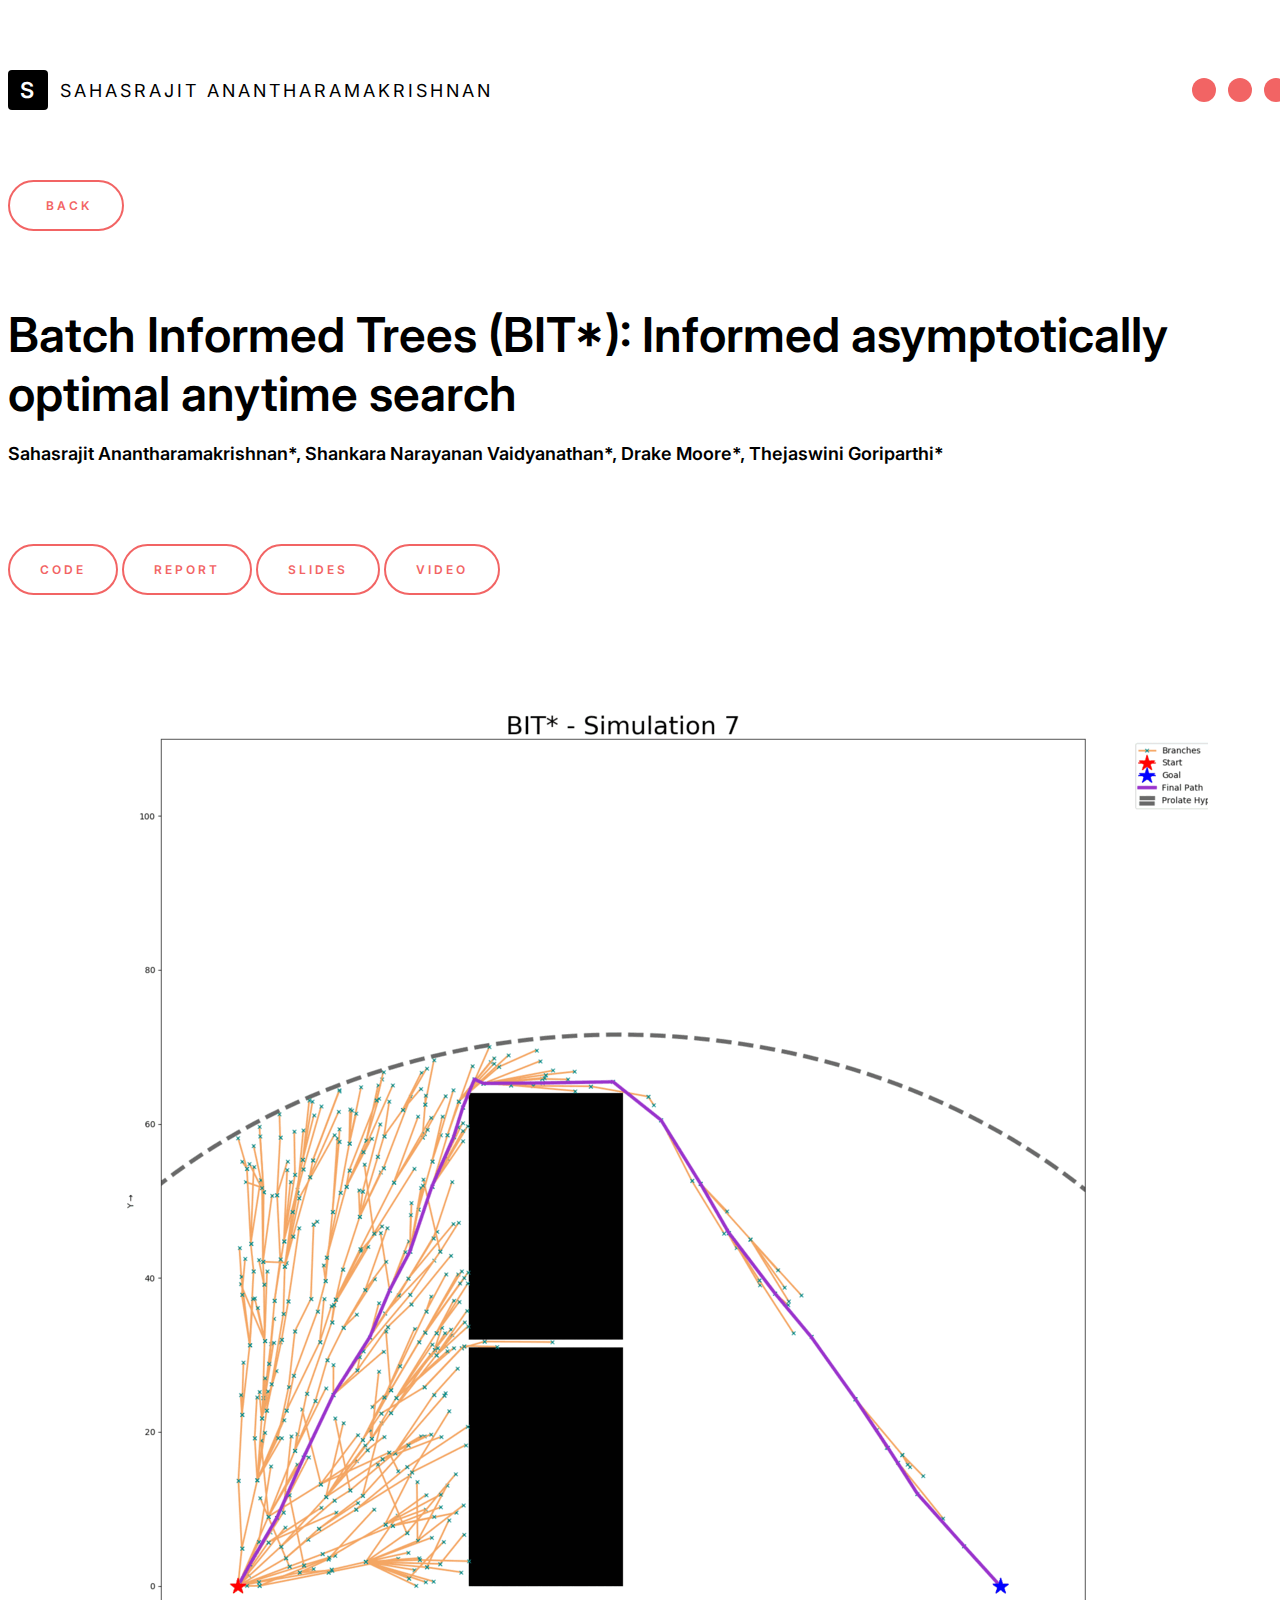
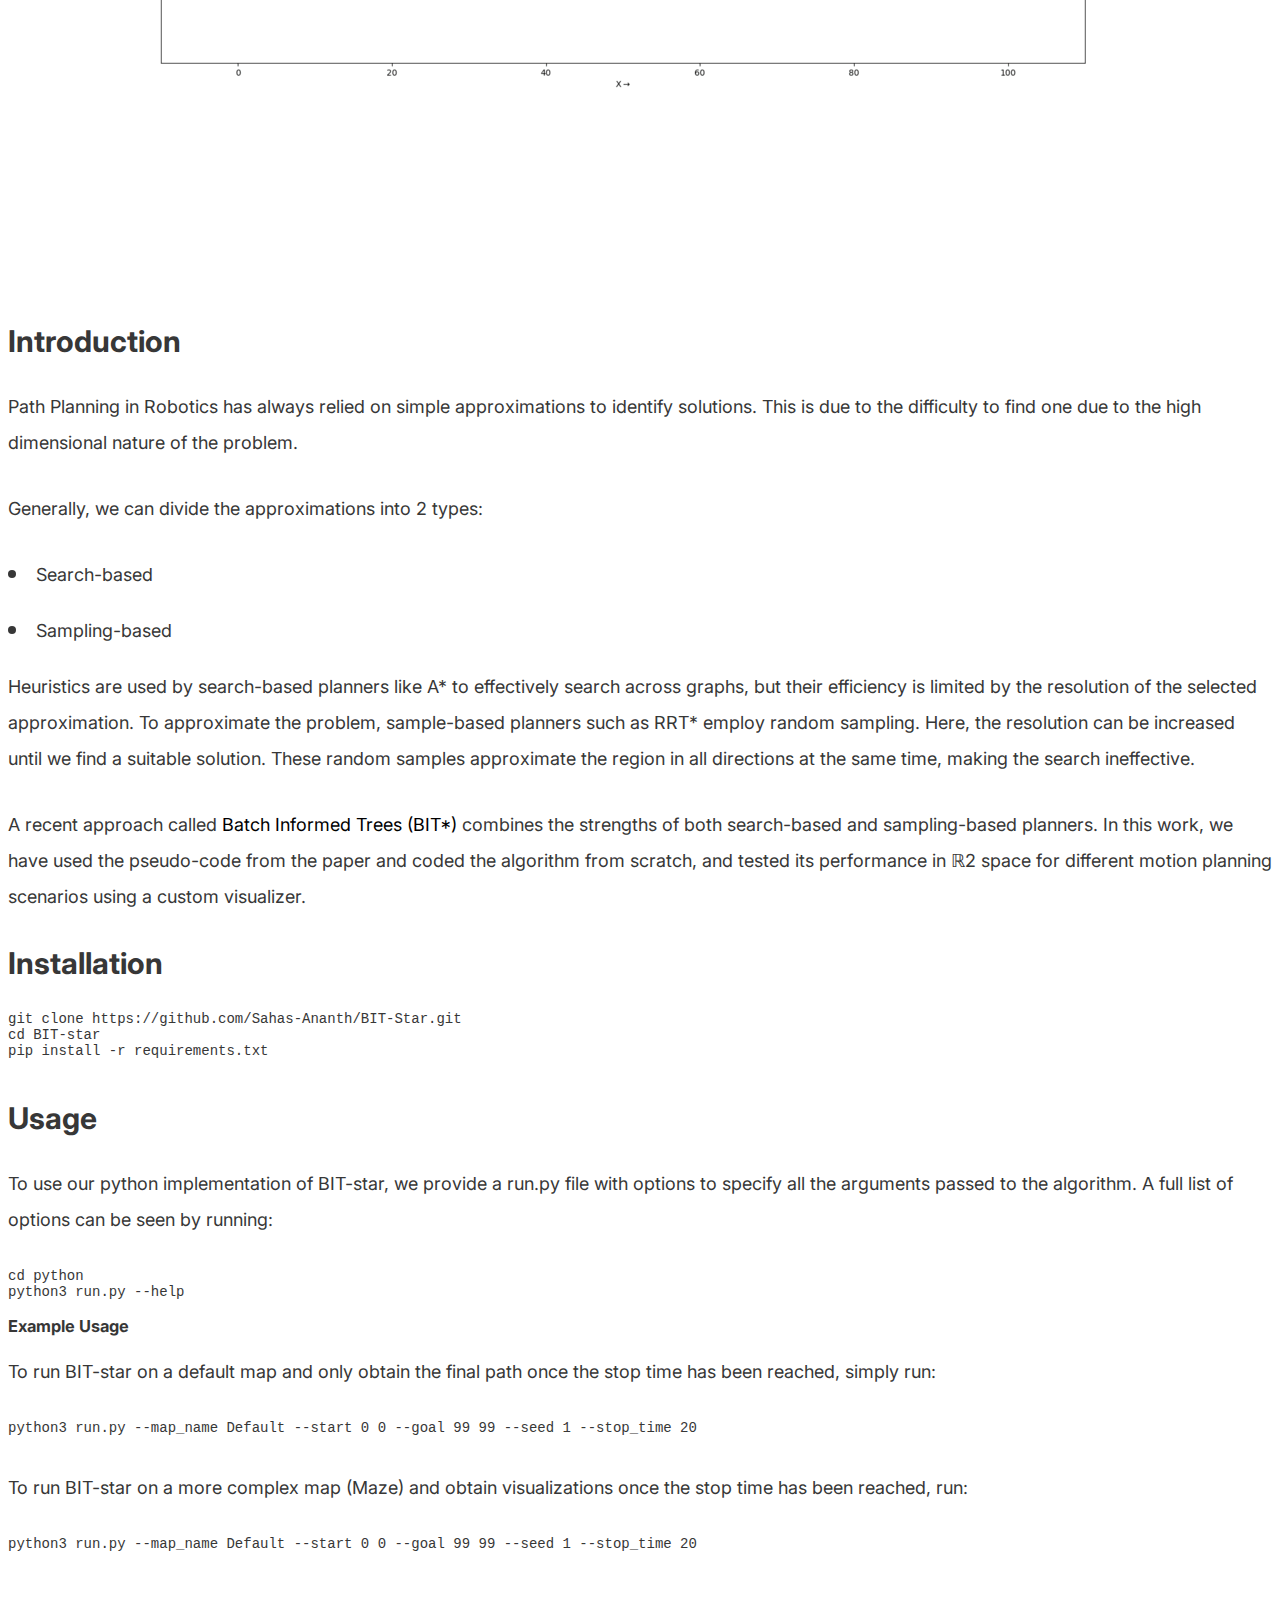
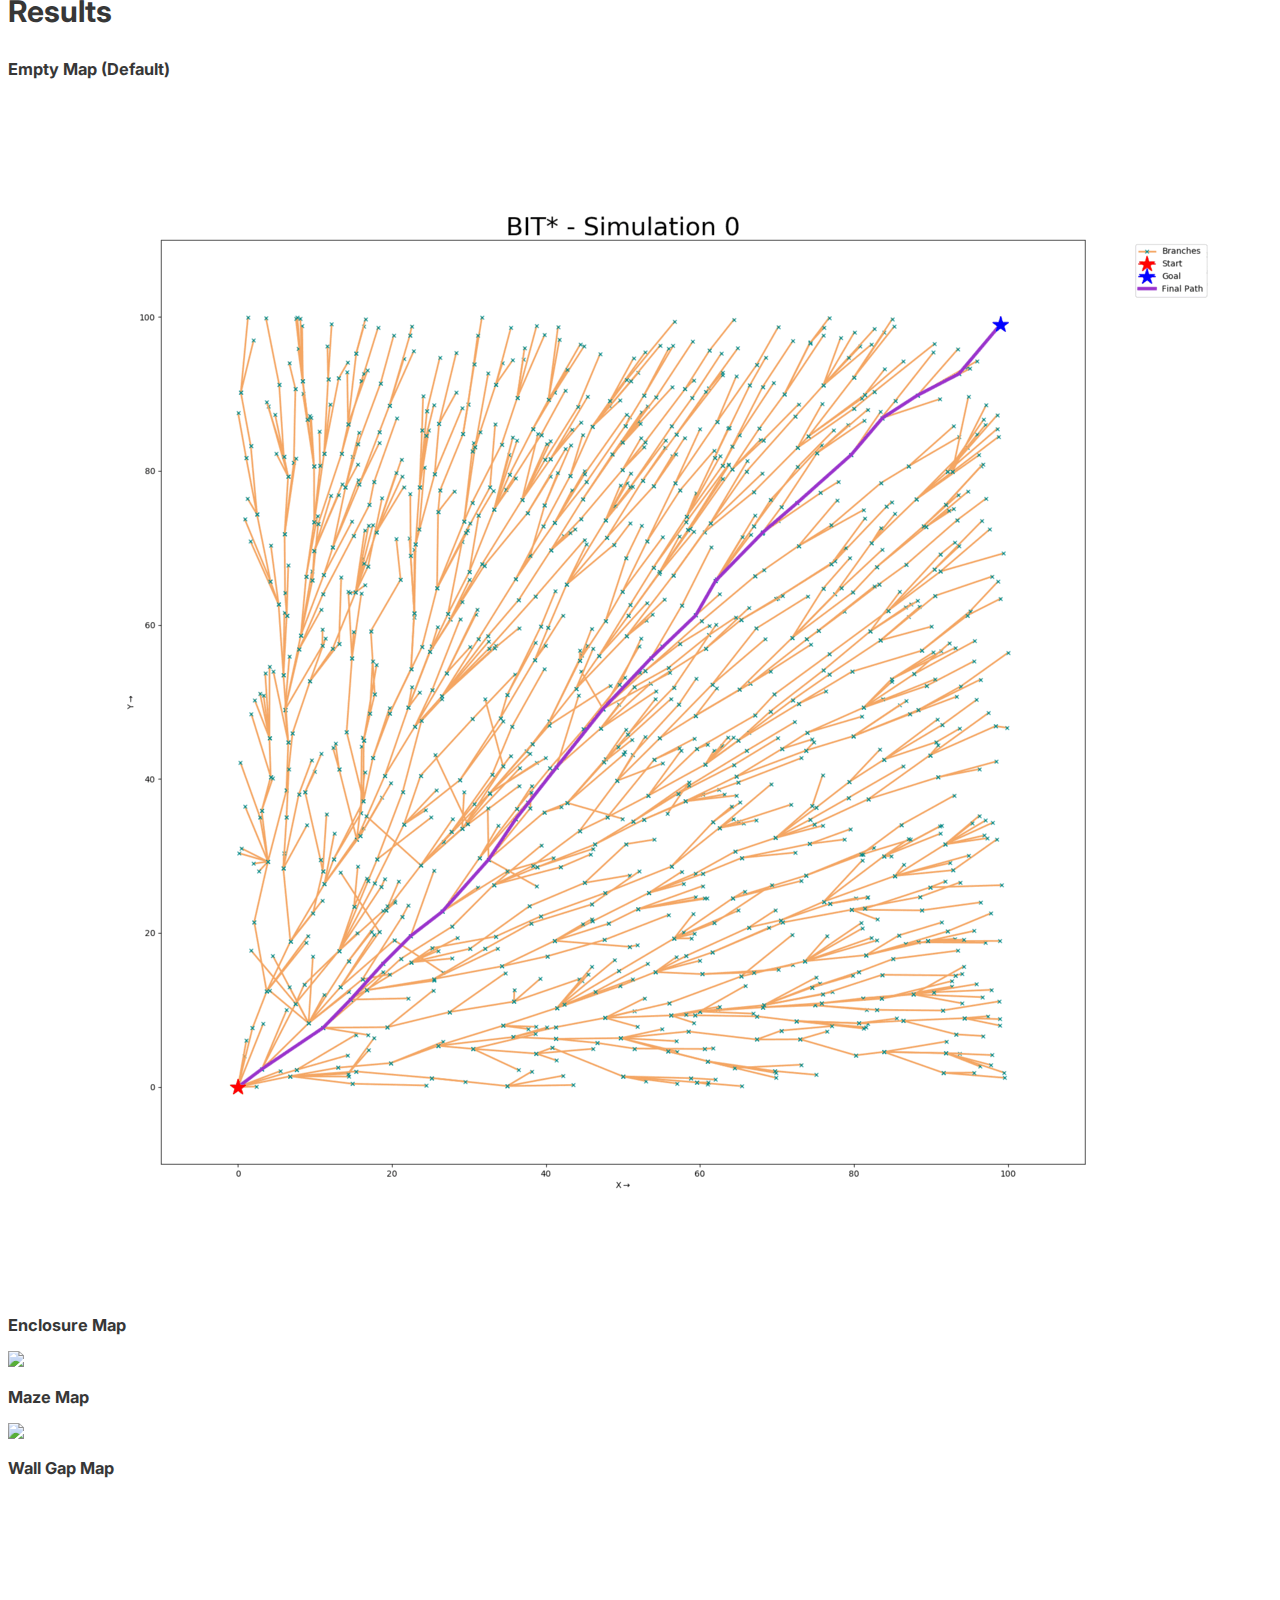
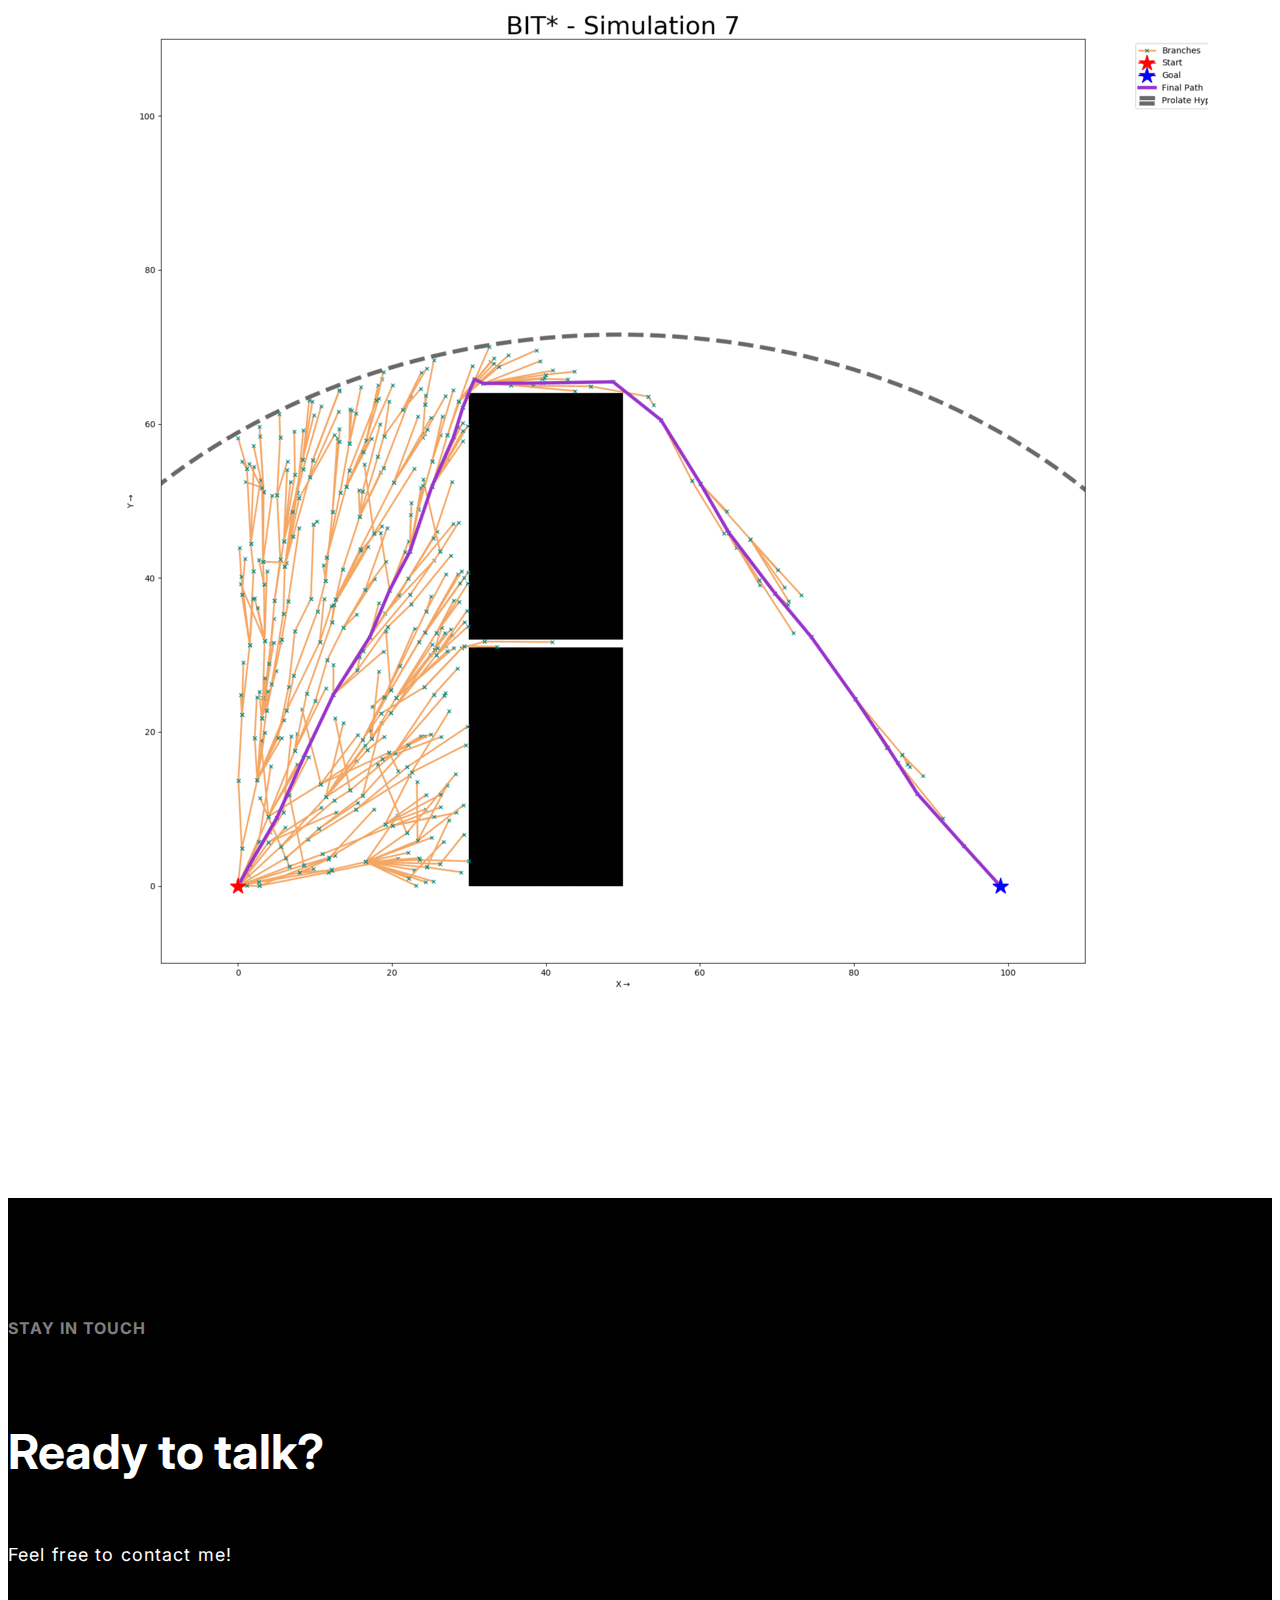
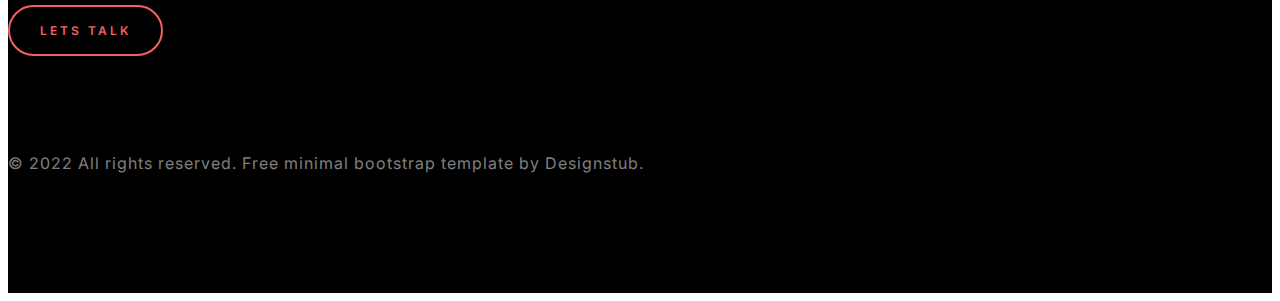
==== projects/BIT_star.html @ db870cce "Revamped Website. Minor TODOs left." ====
<!doctype html>
<html lang="en">
  <head>
    <!-- Required meta tags -->
    <meta charset="utf-8" />
    <meta name="viewport" content="width=device-width, initial-scale=1" />
    <!-- Google Fots -->
    <link rel="preconnect" href="https://fonts.googleapis.com" />
    <link rel="preconnect" href="https://fonts.gstatic.com" crossorigin />
    <link
      href="https://fonts.googleapis.com/css2?family=Inter:wght@100;200;300;400;500;600;700;800;900&display=swap"
      rel="stylesheet"
    />
    <!-- Remixicon Icon -->
    <link
      href="https://cdn.jsdelivr.net/npm/remixicon@2.5.0/fonts/remixicon.css"
      rel="stylesheet"
    />
    <!-- Remixicon Icon -->
    <!-- Bootstrap CSS -->
    <link
      href="https://cdn.jsdelivr.net/npm/bootstrap@5.0.2/dist/css/bootstrap.min.css"
      rel="stylesheet"
      integrity="sha384-EVSTQN3/azprG1Anm3QDgpJLIm9Nao0Yz1ztcQTwFspd3yD65VohhpuuCOmLASjC"
      crossorigin="anonymous"
    />
    <link href="https://unpkg.com/aos@2.3.1/dist/aos.css" rel="stylesheet" />
    <!-- Main CSS -->
    <link href="../assets/css/main.css" rel="stylesheet" />

    <title>Batch Informed Trees (BIT*)</title>
  </head>

  <body>
    <!-- header -->
    <header class="ds-header" id="site-header">
      <div class="container">
        <div class="ds-header-inner">
          <!-- logo -->
          <a href="../index.html" class="ds-logo">
            <span>S</span>Sahasrajit Anantharamakrishnan
          </a>
          <!-- logo -->
          <!-- social -->
          <ul class="ds-social">
            <li>
              <a href="https://github.com/Sahas-Ananth" target="_blank"
                ><i class="ri-github-fill"></i
              ></a>
            </li>
            <li>
              <a
                href="mailto:anantharamakrishn.sa2northeastern.edu"
                target="_blank"
                ><i class="ri-mail-fill"></i
              ></a>
            </li>
            <li>
              <a
                href="https://www.linkedin.com/in/sahas-ananth/"
                target="_blank"
                ><i class="ri-linkedin-fill"></i
              ></a>
            </li>
          </ul>
          <!-- social -->
        </div>
      </div>
    </header>
    <!-- header -->

    <main class="ds-main-section">
      <div class="container">
        <div class="ds-work-details-section">
          <div class="text-center">
            <a href="../index.html" class="ds-button ds-arrow-button"
              ><i class="ri-arrow-left-s-line"></i> Back</a
            >
          </div>
          <div class="row justify-content-center">
            <div
              class="col-12 col-sm-12 col-md-10 col-lg-10 col-xl-10 col-xxl-10"
            >
              <header class="ds-work-det-hed">
                <h1 class="ds-work-det-title">
                  Batch Informed Trees (BIT*): Informed asymptotically optimal
                  anytime search
                </h1>
                <span class="ds-work-det-dep"
                  >Sahasrajit Anantharamakrishnan*, Shankara Narayanan
                  Vaidyanathan*, Drake Moore*, Thejaswini Goriparthi*</span
                >
              </header>
              <div class="text-center">
                <a
                  href="https://github.com/Sahas-Ananth/BIT-Star"
                  class="ds-button"
                  target="_blank"
                  >Code</a
                >

                <a
                  href="https://github.com/Sahas-Ananth/BIT-Star/blob/main/Batch_Informed_Trees_Report.pdf"
                  class="ds-button"
                  target="_blank"
                  >Report</a
                >

                <a
                  href="https://onedrive.live.com/view.aspx?resid=827B7EE11A452426!2268&ithint=file%2cpptx&wdo=2&authkey=!ANtuSfIkT5aw14s"
                  class="ds-button"
                  target="_blank"
                  >Slides</a
                >

                <a
                  href="https://youtu.be/JurQ1YLwIVY"
                  class="ds-button"
                  target="_blank"
                  >Video</a
                >
              </div>
              <figure>
                <img src="../assets/images/BIT_star/wall_gif.gif" />
              </figure>
              <div class="ds-work-content-sec">
                <div class="row justify-content-center">
                  <!-- <div -->
                  <!--   class="col-12 col-sm-12 col-md-8 col-lg-8 col-xl-8 col-xxl-8" -->
                  <!-- > -->
                  <h2>Introduction</h2>
                  <p>
                    Path Planning in Robotics has always relied on simple
                    approximations to identify solutions. This is due to the
                    difficulty to find one due to the high dimensional nature of
                    the problem.
                  </p>

                  <p>
                    Generally, we can divide the approximations into 2 types:
                  </p>

                  <ul>
                    <li>Search-based</li>
                    <li>Sampling-based</li>
                  </ul>

                  <p>
                    Heuristics are used by search-based planners like A* to
                    effectively search across graphs, but their efficiency is
                    limited by the resolution of the selected approximation. To
                    approximate the problem, sample-based planners such as RRT*
                    employ random sampling. Here, the resolution can be
                    increased until we find a suitable solution. These random
                    samples approximate the region in all directions at the same
                    time, making the search ineffective.
                  </p>

                  <p>
                    A recent approach called
                    <a
                      target="_blank"
                      href="https://journals.sagepub.com/doi/pdf/10.1177/0278364919890396"
                      >Batch Informed Trees (BIT*)</a
                    >
                    combines the strengths of both search-based and
                    sampling-based planners. In this work, we have used the
                    pseudo-code from the paper and coded the algorithm from
                    scratch, and tested its performance in ℝ2 space for
                    different motion planning scenarios using a custom
                    visualizer.
                  </p>

                  <h2>Installation</h2>
                  <code>
                    <pre>
git clone https://github.com/Sahas-Ananth/BIT-Star.git
cd BIT-star
pip install -r requirements.txt
                      </pre
                    >
                  </code>

                  <h2>Usage</h2>
                  <p>
                    To use our python implementation of BIT-star, we provide a
                    run.py file with options to specify all the arguments passed
                    to the algorithm. A full list of options can be seen by
                    running:
                  </p>
                  <code>
                    <pre>
cd python
python3 run.py --help</pre
                    >
                  </code>
                  <h3>Example Usage</h3>
                  <p>
                    To run BIT-star on a default map and only obtain the final
                    path once the stop time has been reached, simply run:
                  </p>
                  <code>
                    <pre>
python3 run.py --map_name Default --start 0 0 --goal 99 99 --seed 1 --stop_time 20
                      </pre
                    >
                  </code>
                  <p>
                    To run BIT-star on a more complex map (Maze) and obtain
                    visualizations once the stop time has been reached, run:
                  </p>
                  <code>
                    <pre>
python3 run.py --map_name Default --start 0 0 --goal 99 99 --seed 1 --stop_time 20
                      </pre
                    >
                  </code>
                </div>
                <h2>Results</h2>
                <h3>Empty Map (Default)</h3>
                <figure>
                  <img src="../assets/images/BIT_star/default_gif.gif" />
                </figure>
                <h3>Enclosure Map</h3>
                <figure>
                  <img src="../assets/images/BIT_star/enc_gif.gif" />
                </figure>
                <h3>Maze Map</h3>
                <figure>
                  <img src="../assets/images/BIT_star/maze_gif.gif" />
                </figure>
                <h3>Wall Gap Map</h3>
                <figure>
                  <img src="../assets/images/BIT_star/wall_gif.gif" />
                </figure>
                <!-- </div> -->
              </div>
            </div>
          </div>
        </div>
      </div>
    </main>

    <!--  footer -->
    <footer class="ds-footer text-center">
      <div class="container">
        <section>
          <span>Stay in touch</span>
          <h4>Ready to talk?</h4>
          <p>Feel free to contact me!</p>
          <a
            href="mailto:anantharamakrishn.sa@northeastern.edu"
            class="ds-button"
            >Lets Talk</a
          >
        </section>
        <span class="ds-copyright"
          >© 2022 All rights reserved. Free minimal bootstrap template by
          <a href="https://designstub.com/" target="_blank">Designstub</a
          >.</span
        >
      </div>
    </footer>

    <script src="https://ajax.googleapis.com/ajax/libs/jquery/3.5.1/jquery.min.js"></script>
    <!-- Option 1: Bootstrap Bundle with Popper -->
    <script
      src="https://cdn.jsdelivr.net/npm/bootstrap@5.0.2/dist/js/bootstrap.bundle.min.js"
      integrity="sha384-MrcW6ZMFYlzcLA8Nl+NtUVF0sA7MsXsP1UyJoMp4YLEuNSfAP+JcXn/tWtIaxVXM"
      crossorigin="anonymous"
    ></script>

    <!-- Option 2: Separate Popper and Bootstrap JS -->
    <!--
    <script src="https://cdn.jsdelivr.net/npm/@popperjs/core@2.9.2/dist/umd/popper.min.js" integrity="sha384-IQsoLXl5PILFhosVNubq5LC7Qb9DXgDA9i+tQ8Zj3iwWAwPtgFTxbJ8NT4GN1R8p" crossorigin="anonymous"></script>
    <script src="https://cdn.jsdelivr.net/npm/bootstrap@5.0.2/dist/js/bootstrap.min.js" integrity="sha384-cVKIPhGWiC2Al4u+LWgxfKTRIcfu0JTxR+EQDz/bgldoEyl4H0zUF0QKbrJ0EcQF" crossorigin="anonymous"></script>
    -->
    <script src="../assets/js/main.js"></script>
  </body>
</html>
---- assets/css/main.css ----
/*
Theme Name: Jason Stroff

  1. >>> Headr Style
  2. >>> Banner Style
  3. >>> About Style
  4. >>> Skills Style
  5. >>> Experience Style
  6. >>> Work Style
  7. >>> Footer Style

*/
/*--------------------------------------------------------------
>>> TABLE OF CONTENTS:
----------------------------------------------------------------*/
html {
  font-family: "Inter", sans-serif;
  background-color: #fff;
}
body {
  font-family: "Inter", sans-serif;
  overflow-x: hidden;
  background-color: #fff;
  font-weight: 400;
  font-style: normal;
  color: #373737;
  font-size: 14px;
}
a,
a:hover,
a:focus,
i,
input,
button,
input:focus,
.transition {
  text-decoration: none;
  outline: none;
  transition-delay: 0s;
  transition-duration: 0.4s;
  transition-property: all;
  transition-timing-function: ease;
  box-shadow: none;
}
a {
  color: #000;
}
iframe {
  border: 0;
  outline: none;
}
::-moz-selection {
  background: #000;
  text-shadow: none;
  color: #fff;
}
::selection {
  background: #000;
  text-shadow: none;
  color: #fff;
}
img {
  max-width: 100%;
  border: none;
  outline: none;
  height: auto;
}
input,
textarea {
  border-radius: 0;
  resize: none;
}
ul {
  padding: 0;
  margin: 0;
}
@font-face {
  font-family: "Inter", sans-serif;
}
input:-webkit-autofill,
textarea:-webkit-autofill,
select:-webkit-autofill {
  background-color: transparent;
  background-image: none;
  color: #000;
}
/* 1.2 Typography */
h1,
h2,
h3,
h4,
h5,
h6 {
  font-family: "Inter", sans-serif;
}
figure {
  margin: 0;
}
svg,
img {
  max-width: 100%;
  height: auto;
}

/*-----------------------------------------------------------------
  1. >>> Headr Style
----------------------------------------------------------------*/
.ds-header {
  position: fixed;
  top: 0;
  width: 100%;
  z-index: 5;
  background-color: #fff;
  padding: 70px 0;
  transition-delay: 0s;
  transition-duration: 0.4s;
  transition-property: all;
  transition-timing-function: ease;
}
.ds-header.ds-fixed-header {
  padding: 20px 0;
  box-shadow: 0px 0px 20px rgba(0, 0, 0, 0.25);
}
.ds-header-inner {
  display: flex;
  justify-content: space-between;
  align-items: center;
}
.ds-logo {
  text-transform: uppercase;
  font-size: 18px;
  letter-spacing: 3px;
  color: #000;
  display: flex;
  align-items: center;
}
.ds-logo span {
  display: flex;
  align-items: center;
  justify-content: center;
  width: 40px;
  height: 40px;
  background-color: #000;
  border-radius: 4px;
  color: #fff;
  font-size: 22px;
  font-weight: 600;
  text-align: center;
  margin-right: 12px;
}
.ds-logo:hover {
  color: #000;
}

.ds-social {
  list-style: none;
  display: flex;
  align-items: center;
  flex-wrap: wrap;
}
.ds-social li {
  margin-left: 12px;
}
.ds-social li:first-child {
  margin-left: 0;
}
.ds-social li a {
  border-radius: 100%;
  color: #fff;
  width: 24px;
  height: 24px;
  background-color: #f26464;
  display: flex;
  justify-content: center;
  align-items: center;
  text-align: center;
  font-size: 16px;
}
.ds-social li a:hover {
  background-color: #000;
  color: #fff;
}
/*-----------------------------------------------------------------
  2. >>> Banner Style
----------------------------------------------------------------*/
.ds-banner section {
  padding-left: 70px;
  padding-right: 100px;
}
.ds-banner section h1 span {
  display: block;
  text-transform: uppercase;
  letter-spacing: 1px;
  font-weight: 500;
  font-size: 16px;
  padding-bottom: 30px;
}
.ds-banner section h1 {
  font-weight: 600;
  font-size: 48px;
  line-height: 60px;
  color: #000;
}
.ds-numbervalulist {
  list-style: none;
  display: flex;
  align-items: center;
  flex-wrap: wrap;
  margin: 0;
  padding: 0;
  margin-top: 60px;
}
.ds-numbervalulist li {
  margin-right: 60px;
}
.ds-numbervalulist li:last-child {
  margin-right: 0;
}
.ds-numbervalulist strong {
  display: block;
  color: #f26464;
  font-size: 36px;
  font-weight: 800;
}
.ds-numbervalulist span {
  font-size: 16px;
  letter-spacing: 1px;
}
/*-----------------------------------------------------------------
  3. >>> About Style
----------------------------------------------------------------*/
.ds-about-section {
  padding-top: 60px;
  padding-bottom: 120px;
}
.ds-heading {
  display: inline-block;
  font-weight: 700;
  color: #000;
  text-transform: uppercase;
  letter-spacing: 1px;
  font-size: 16px;
  border-bottom: 3px solid #f26464;
  padding-bottom: 7px;
  margin-bottom: 23px;
}
.ds-about-section p {
  color: #373737;
  font-size: 24px;
  line-height: 40px;
  font-weight: 300;
  margin-bottom: 60px;
}

.ds-button {
  display: inline-block;
  text-transform: uppercase;
  font-size: 12px;
  line-height: 13px;
  font-weight: 600;
  letter-spacing: 3px;
  color: #f26464;
  padding: 17px 30px;
  border: 2px solid #f26464;
  border-radius: 60px;
}
.ds-button:hover {
  background-color: #f26464;
  color: #fff;
}
.ds-arrow-button i {
  display: inline-block;
  vertical-align: middle;
}
/*-----------------------------------------------------------------
  4. >>> Skills Style
----------------------------------------------------------------*/
.ds-skills-section {
  padding-bottom: 105px;
}
.ds-skills-list {
  list-style: none;
  padding: 0;
  margin: 0;
  display: flex;
  flex-wrap: wrap;
  align-items: center;
  margin-top: 11px;
}
.ds-skills-list li {
  display: inline-block;
  color: #373737;
  font-size: 16px;
  padding: 10px 20px;
  background-color: #fff;
  border: 1px solid #d7d7d7;
  border-radius: 27px;
  margin-right: 15px;
  margin-bottom: 15px;
  font-weight: 500;
}

/*-----------------------------------------------------------------
  5. >>> Experience Style
----------------------------------------------------------------*/
.ds-experience-section {
  padding-bottom: 120px;
}
.ds-experience-list section {
  padding-right: 70px;
}
.ds-experience-list {
  padding-top: 15px;
}
.ds-officename {
  font-size: 24px;
  font-weight: 300;
  margin-bottom: 10px;
}
.ds-experience-list span {
  display: block;
}
span.ds-year {
  color: #373737;
  font-size: 14px;
  font-weight: 700;
  padding-bottom: 10px;
}
span.ds-department {
  color: #373737;
  font-weight: 500;
  font-size: 18px;
  padding-bottom: 30px;
}
.ds-experience-list p {
  font-size: 16px;
  line-height: 24px;
  font-weight: 300;
}
.ds-experience-list ul {
  list-style: none;
  padding: 0;
  margin: 0;
  padding-top: 10px;
}
.ds-experience-list ul li {
  font-size: 16px;
  line-height: 24px;
  font-weight: 300;
  padding-left: 28px;
  position: relative;
  margin-bottom: 20px;
}
.ds-experience-list ul li:before {
  content: "";
  position: absolute;
  left: 0;
  top: 10px;
  border-radius: 100%;
  width: 8px;
  height: 8px;
  background-color: #373737;
}
/*-----------------------------------------------------------------
  6. >>> Work Style
----------------------------------------------------------------*/
.ds-work-section {
  padding-bottom: 80px;
}
.ds-work-list {
  padding-left: 70px;
  padding-top: 40px;
  padding-right: 70px;
  background-color: #f6f8fa;
  margin-bottom: 40px;
}
.ds-work-list section {
  padding-top: 20px;
  padding-right: 120px;
}
.ds-work-tilte {
  color: #000;
  font-size: 30px;
  line-height: 36px;
  font-weight: 600;
  margin-bottom: 30px;
}
.ds-work-list p {
  font-weight: 300;
  font-size: 18px;
  line-height: 30px;
}
.ds-work-list .ds-button {
  margin-top: 20px;
}

.ds-work-det-hed {
  padding-top: 42px;
  padding-bottom: 80px;
}
.ds-work-det-title {
  font-weight: 600;
  color: #000;
  font-size: 48px;
  margin-bottom: 20px;
}
.ds-work-det-dep {
  display: block;
  font-weight: 600;
  color: #000;
  font-size: 18px;
}
.ds-work-content-sec {
  padding: 100px 0;
}
.ds-work-content-sec p {
  font-size: 18px;
  line-height: 36px;
  margin-bottom: 30px;
}
.ds-work-content-sec h2 {
  font-size: 30px;
  font-weight: 700;
  margin-bottom: 30px;
}
.ds-work-content-sec ul {
  list-style: none;
  padding: 0;
  margin: 0;
}
.ds-work-content-sec li {
  font-size: 18px;
  line-height: 36px;
  padding-left: 28px;
  position: relative;
  margin-bottom: 20px;
}
.ds-work-content-sec li:before {
  content: "";
  position: absolute;
  left: 0;
  top: 13px;
  border-radius: 100%;
  width: 8px;
  height: 8px;
  background-color: #373737;
}
/*-----------------------------------------------------------------
  7. >>> Footer Style
----------------------------------------------------------------*/
.ds-footer {
  background-color: #000;
  padding: 120px 0;
}
.ds-footer section {
  padding-bottom: 97px;
}
.ds-footer section span {
  color: rgba(255, 255, 255, 0.5);
  text-transform: uppercase;
  font-weight: 700;
  font-size: 16px;
  letter-spacing: 1px;
  display: block;
  padding-bottom: 20px;
}
.ds-footer section h4 {
  color: #fff;
  font-size: 48px;
  font-weight: 700;
}
.ds-footer section p {
  letter-spacing: 1.13px;
  color: #fff;
  font-size: 18px;
  margin-bottom: 40px;
}
.ds-copyright {
  color: rgba(255, 255, 255, 0.5);
  letter-spacing: 1px;
  font-size: 16px;
}
.ds-copyright a {
  color: rgba(255, 255, 255, 0.5);
}
.ds-copyright a:hover {
  color: #f26464;
}

/*-------------------------------------------------------------------------------
 Responsive XS Style @media (max-width: 767px) 
-------------------------------------------------------------------------------*/
@media (max-width: 768px) {
  .ds-header,
  .ds-header.ds-fixed-header {
    padding: 15px 0;
  }
  .ds-banner,
  .ds-about-section,
  .ds-skills-section,
  .ds-experience-section,
  .ds-work-section,
  .ds-work-details-section {
    padding-left: 10px;
    padding-right: 10px;
  }
  .ds-logo {
    font-size: 0;
  }
  .ds-banner figure {
    padding: 30px 0;
  }
  .ds-banner section {
    padding-left: 0;
    padding-right: 0;
  }
  .ds-banner section h1 span {
    padding-bottom: 0;
  }
  .ds-banner section h1,
  .ds-work-det-title {
    font-size: 30px;
    line-height: 40px;
  }
  .ds-numbervalulist {
    margin-top: 20px;
  }
  .ds-numbervalulist li {
    margin-right: 30px;
  }
  .ds-numbervalulist strong {
    font-size: 30px;
  }
  .ds-numbervalulist span {
    font-size: 14px;
  }
  .ds-about-section {
    padding-bottom: 60px;
  }
  .ds-about-section p,
  .ds-work-content-sec p,
  .ds-work-content-sec li {
    font-size: 15px;
    line-height: 30px;
    margin-bottom: 30px;
  }
  .ds-skills-list li {
    margin-right: 10px;
    margin-bottom: 10px;
    font-size: 14px;
  }
  .ds-skills-section .col-12,
  .ds-experience-list .col-12 {
    margin-bottom: 40px;
  }
  .ds-skills-section,
  .ds-work-section,
  .ds-experience-section {
    padding-bottom: 0;
  }
  .ds-experience-list section {
    padding-right: 0;
  }
  .ds-work-list {
    padding: 30px;
  }
  .ds-work-list p {
    font-size: 15px;
    line-height: 30px;
  }
  .ds-footer {
    padding: 60px 10px;
  }
  .ds-footer section h4 {
    font-size: 40px;
  }
  .ds-copyright {
    font-size: 14px;
  }
  .ds-footer section {
    padding-bottom: 30px;
  }
  .ds-button {
    padding: 11px 10px;
  }
  .ds-work-details-section {
    padding-top: 30px;
  }
  .ds-work-det-title {
    margin-bottom: 7px;
  }
  .ds-work-content-sec h2 {
    font-size: 20px;
  }
  .ds-work-content-sec {
    padding: 30px 0;
  }
  .ds-work-list section {
    padding-right: 0;
    padding-bottom: 30px;
  }
}

@media (min-width: 768px) and (max-width: 991px) {
  .ds-work-list section {
    padding-right: 30px;
  }
}

@media (min-width: 992px) and (max-width: 1199px) {
  .ds-banner section {
    padding-right: 0;
  }
  .ds-work-list section {
    padding-right: 30px;
    padding-bottom: 60px;
  }
}
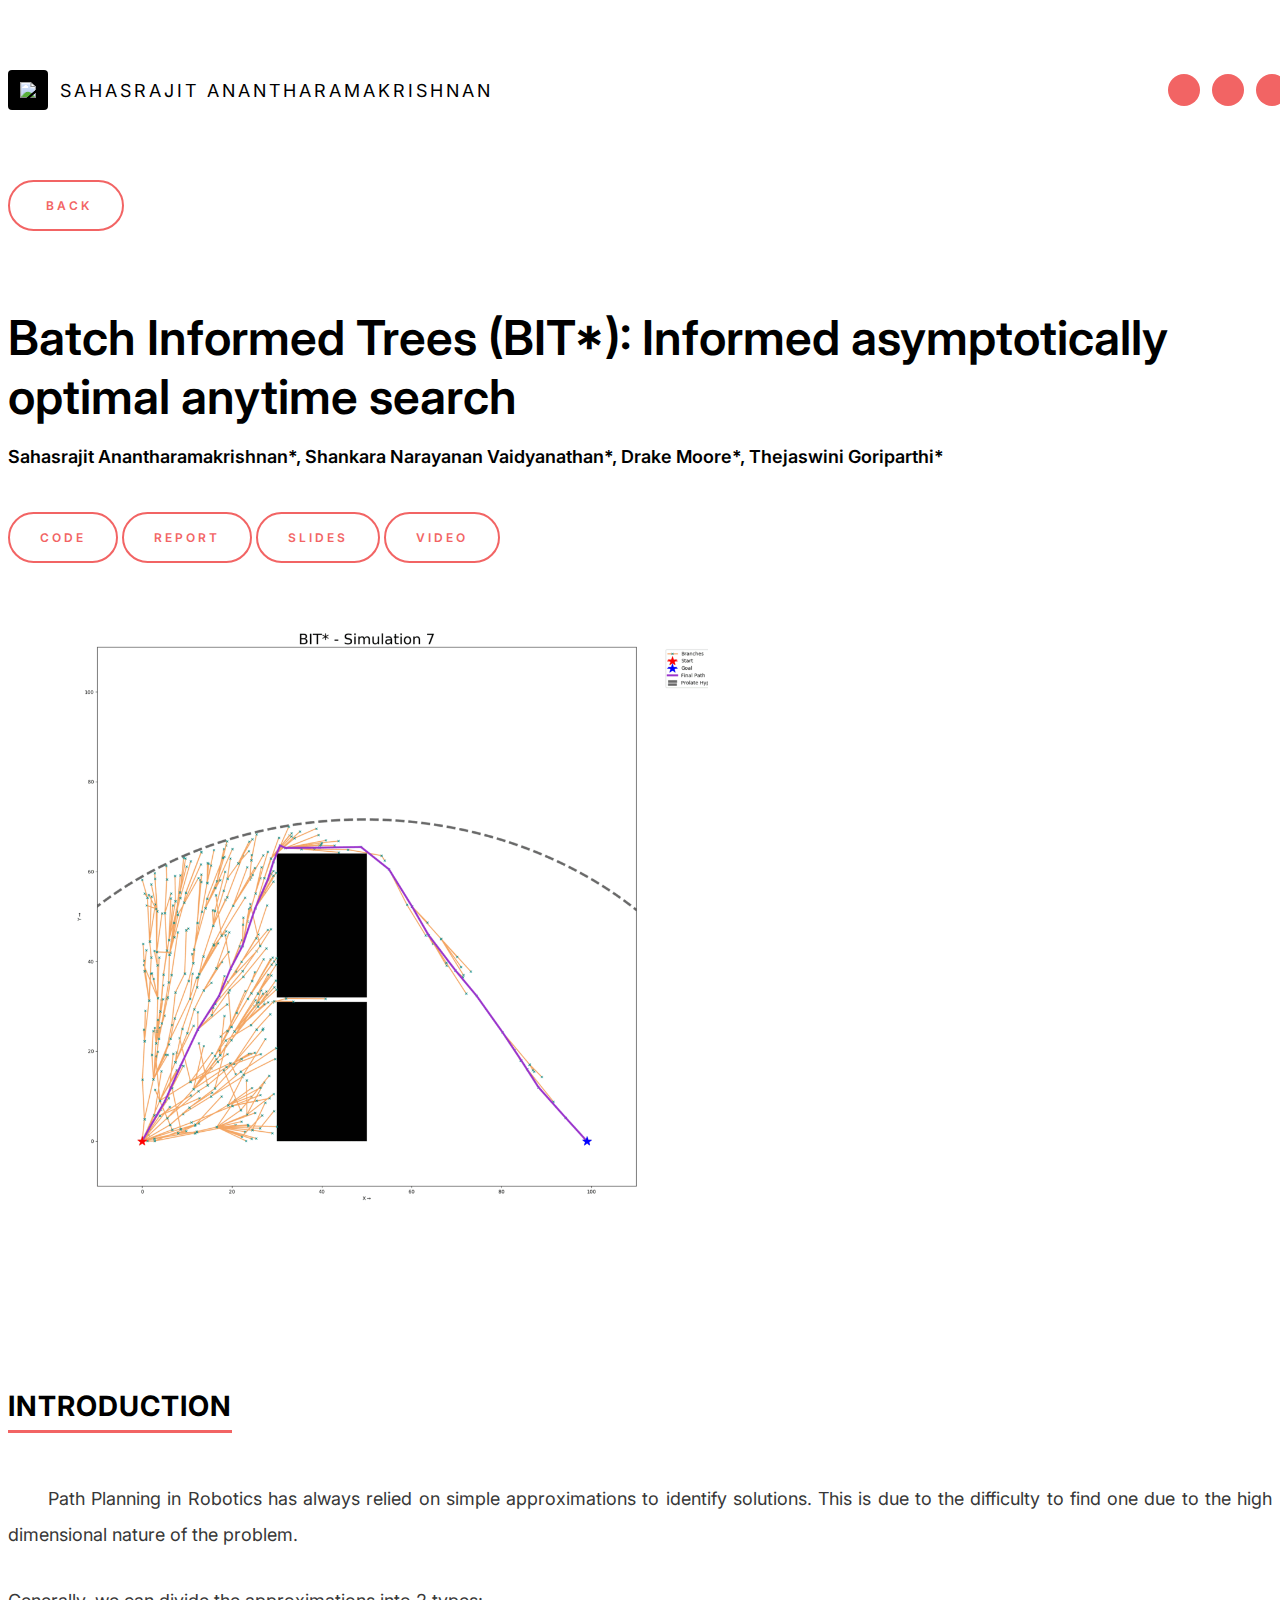
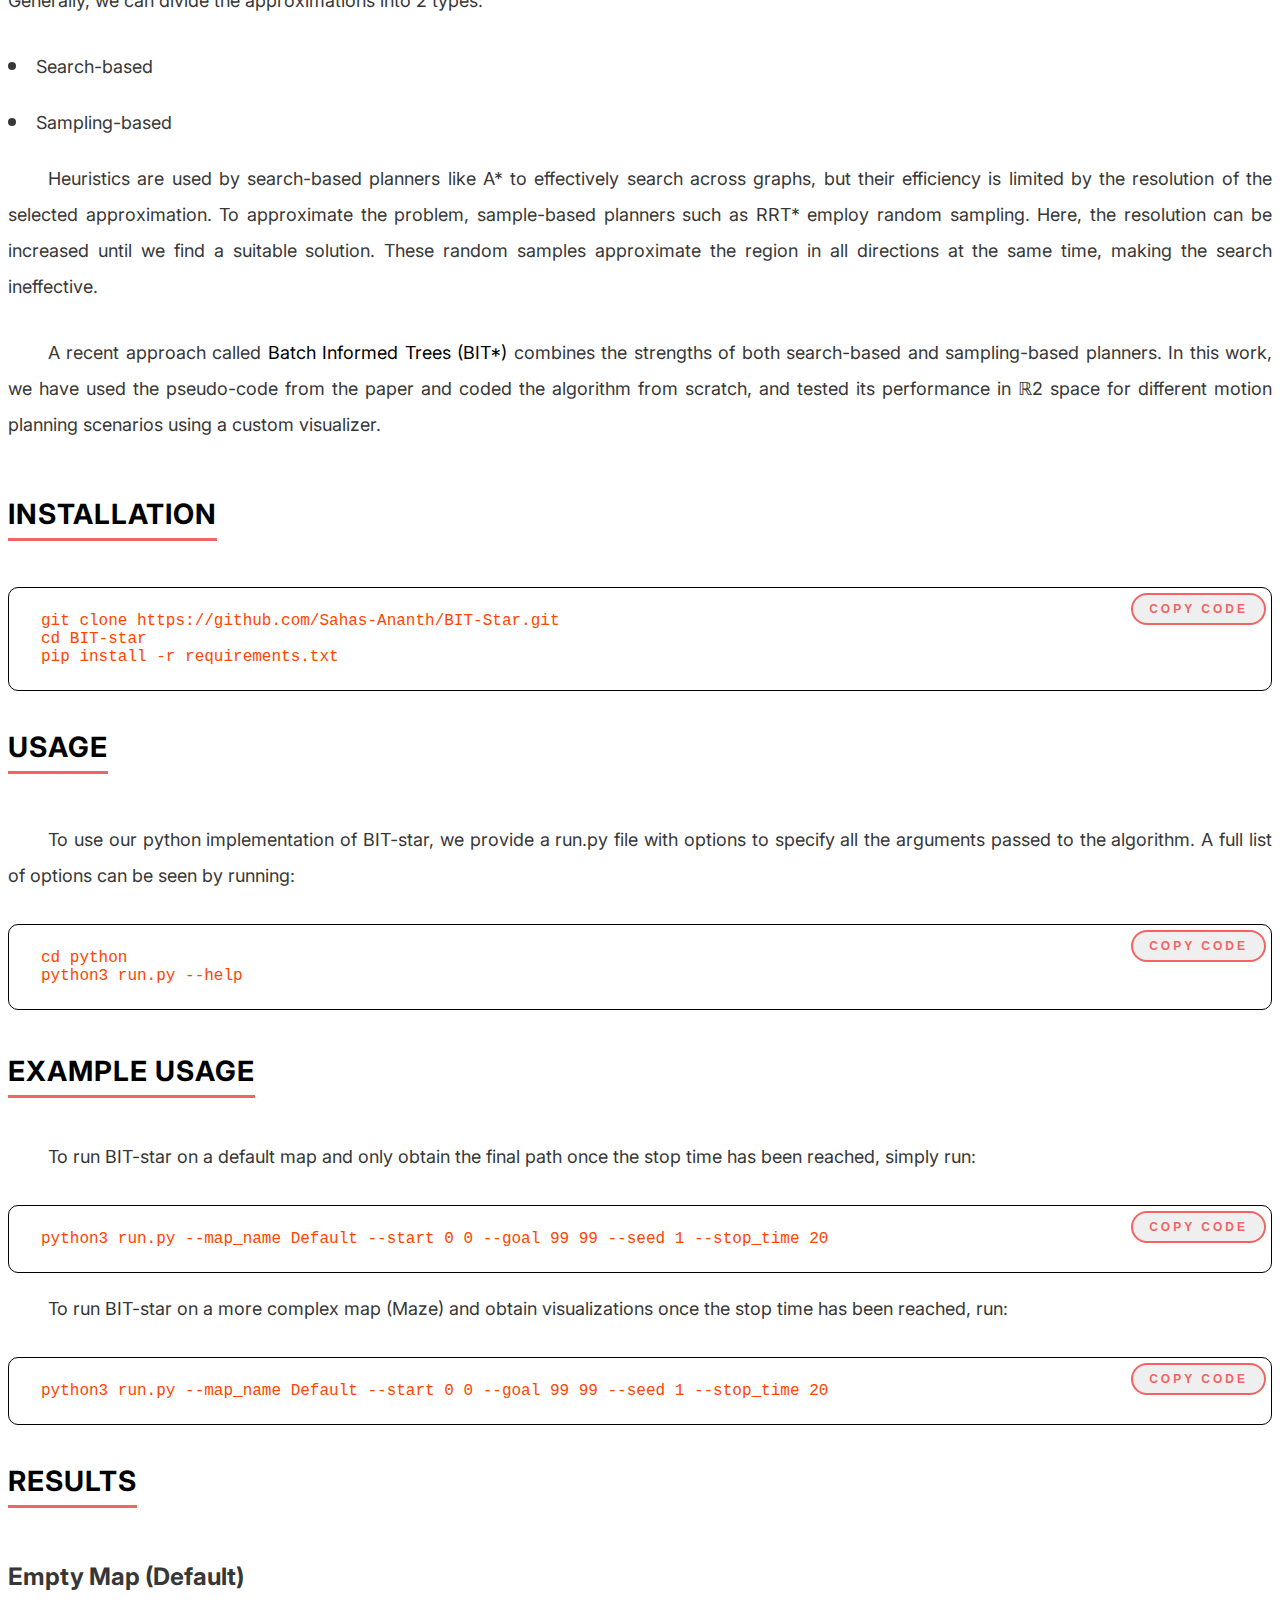
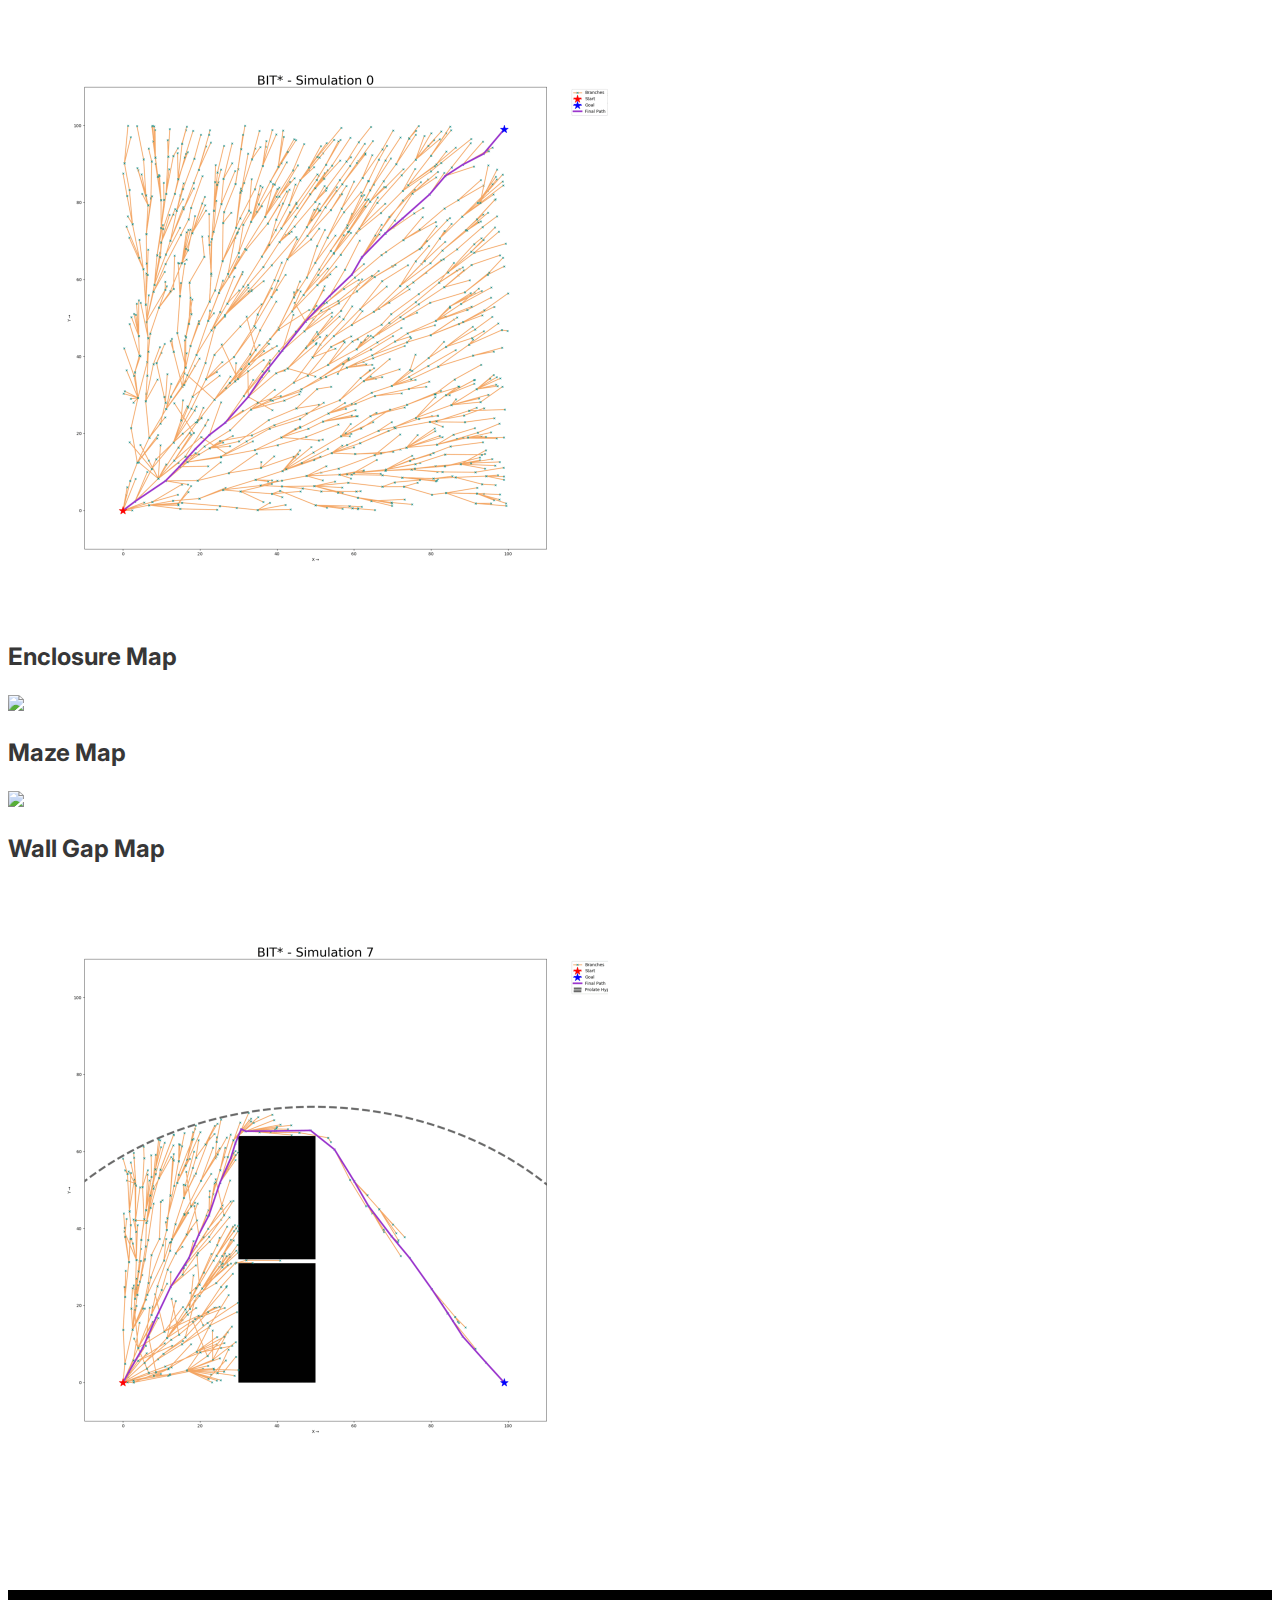
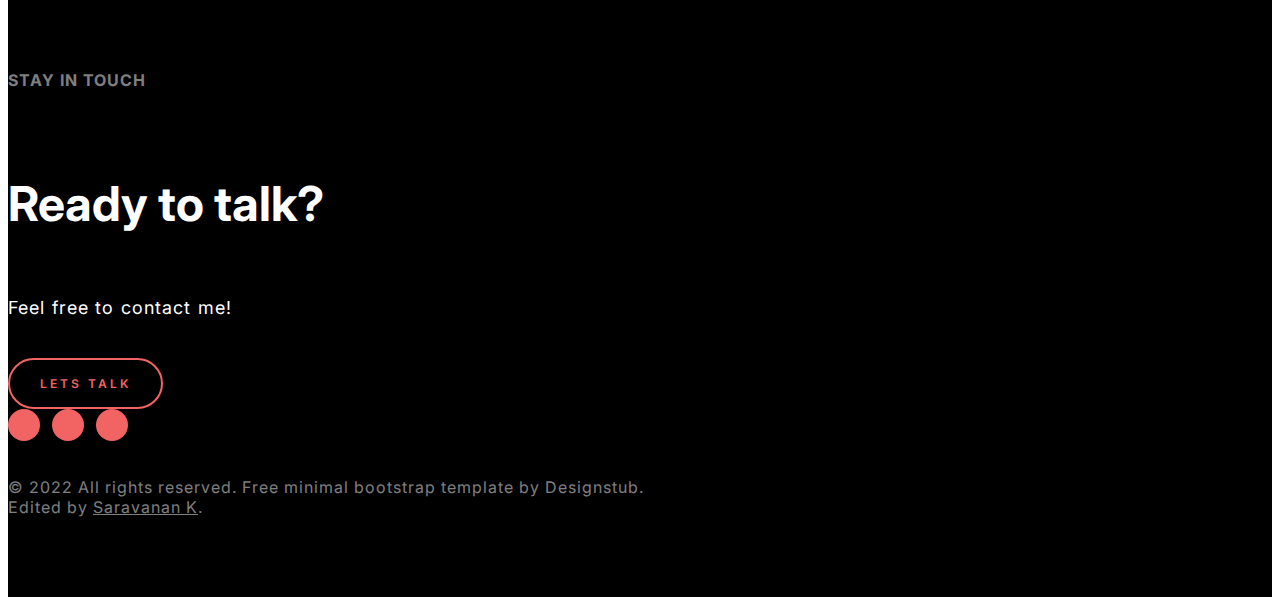
==== commit 0db19a51: "Updated content and design" ====
--- a/projects/BIT_star.html
+++ b/projects/BIT_star.html
@@ -1,280 +1,225 @@
 <!doctype html>
 <html lang="en">
-  <head>
-    <!-- Required meta tags -->
-    <meta charset="utf-8" />
-    <meta name="viewport" content="width=device-width, initial-scale=1" />
-    <!-- Google Fots -->
-    <link rel="preconnect" href="https://fonts.googleapis.com" />
-    <link rel="preconnect" href="https://fonts.gstatic.com" crossorigin />
-    <link
-      href="https://fonts.googleapis.com/css2?family=Inter:wght@100;200;300;400;500;600;700;800;900&display=swap"
-      rel="stylesheet"
-    />
-    <!-- Remixicon Icon -->
-    <link
-      href="https://cdn.jsdelivr.net/npm/remixicon@2.5.0/fonts/remixicon.css"
-      rel="stylesheet"
-    />
-    <!-- Remixicon Icon -->
-    <!-- Bootstrap CSS -->
-    <link
-      href="https://cdn.jsdelivr.net/npm/bootstrap@5.0.2/dist/css/bootstrap.min.css"
-      rel="stylesheet"
-      integrity="sha384-EVSTQN3/azprG1Anm3QDgpJLIm9Nao0Yz1ztcQTwFspd3yD65VohhpuuCOmLASjC"
-      crossorigin="anonymous"
-    />
-    <link href="https://unpkg.com/aos@2.3.1/dist/aos.css" rel="stylesheet" />
-    <!-- Main CSS -->
-    <link href="../assets/css/main.css" rel="stylesheet" />
-
-    <title>Batch Informed Trees (BIT*)</title>
-  </head>
-
-  <body>
-    <!-- header -->
-    <header class="ds-header" id="site-header">
-      <div class="container">
-        <div class="ds-header-inner">
-          <!-- logo -->
-          <a href="../index.html" class="ds-logo">
-            <span>S</span>Sahasrajit Anantharamakrishnan
-          </a>
-          <!-- logo -->
-          <!-- social -->
-          <ul class="ds-social">
-            <li>
-              <a href="https://github.com/Sahas-Ananth" target="_blank"
-                ><i class="ri-github-fill"></i
-              ></a>
-            </li>
-            <li>
-              <a
-                href="mailto:anantharamakrishn.sa2northeastern.edu"
-                target="_blank"
-                ><i class="ri-mail-fill"></i
-              ></a>
-            </li>
-            <li>
-              <a
-                href="https://www.linkedin.com/in/sahas-ananth/"
-                target="_blank"
-                ><i class="ri-linkedin-fill"></i
-              ></a>
-            </li>
-          </ul>
-          <!-- social -->
+
+<head>
+  <!-- Required meta tags -->
+  <meta charset="utf-8" />
+  <meta name="viewport" content="width=device-width, initial-scale=1" />
+  <!-- Google Fots -->
+  <link rel="preconnect" href="https://fonts.googleapis.com" />
+  <link rel="preconnect" href="https://fonts.gstatic.com" crossorigin />
+  <link href="https://fonts.googleapis.com/css2?family=Inter:wght@100;200;300;400;500;600;700;800;900&display=swap"
+    rel="stylesheet" />
+  <!-- Remixicon Icon -->
+  <link href="https://cdn.jsdelivr.net/npm/remixicon@2.5.0/fonts/remixicon.css" rel="stylesheet" />
+  <!-- Remixicon Icon -->
+  <!-- Bootstrap CSS -->
+  <link href="https://cdn.jsdelivr.net/npm/bootstrap@5.0.2/dist/css/bootstrap.min.css" rel="stylesheet"
+    integrity="sha384-EVSTQN3/azprG1Anm3QDgpJLIm9Nao0Yz1ztcQTwFspd3yD65VohhpuuCOmLASjC" crossorigin="anonymous" />
+  <link href="https://unpkg.com/aos@2.3.1/dist/aos.css" rel="stylesheet" />
+  <!-- Main CSS -->
+  <link href="../assets/css/main.css" rel="stylesheet" />
+  <title>Batch Informed Trees (BIT*)</title>
+  <link rel="icon" type="image/png" href="../assets/images/site_logo.png">
+</head>
+
+<body>
+  <!-- header -->
+  <header class="ds-header" id="site-header">
+    <div class="container">
+      <div class="ds-header-inner">
+        <!-- logo -->
+        <a href="../index.html" class="ds-logo">
+          <span><img src="assets/images/Dp_3.png" /></span>Sahasrajit Anantharamakrishnan
+        </a>
+        <!-- logo -->
+        <!-- social -->
+        <ul class="ds-social">
+          <li>
+            <a href="https://github.com/Sahas-Ananth" target="_blank"><i class="ri-github-fill"></i></a>
+          </li>
+          <li>
+            <a href="mailto:anantharamakrishn.sa2northeastern.edu" target="_blank"><i class="ri-mail-fill"></i></a>
+          </li>
+          <li>
+            <a href="https://www.linkedin.com/in/sahas-ananth/" target="_blank"><i class="ri-linkedin-fill"></i></a>
+          </li>
+        </ul>
+        <!-- social -->
+      </div>
+    </div>
+  </header>
+  <!-- header -->
+
+  <main class="ds-main-section">
+    <div class="container">
+      <div class="ds-work-details-section">
+        <div>
+          <a href="../index.html" class="ds-button ds-arrow-button"><i class="ri-arrow-left-s-line"></i> Back</a>
         </div>
-      </div>
-    </header>
-    <!-- header -->
-
-    <main class="ds-main-section">
-      <div class="container">
-        <div class="ds-work-details-section">
-          <div class="text-center">
-            <a href="../index.html" class="ds-button ds-arrow-button"
-              ><i class="ri-arrow-left-s-line"></i> Back</a
-            >
-          </div>
-          <div class="row justify-content-center">
-            <div
-              class="col-12 col-sm-12 col-md-10 col-lg-10 col-xl-10 col-xxl-10"
-            >
-              <header class="ds-work-det-hed">
-                <h1 class="ds-work-det-title">
-                  Batch Informed Trees (BIT*): Informed asymptotically optimal
-                  anytime search
-                </h1>
-                <span class="ds-work-det-dep"
-                  >Sahasrajit Anantharamakrishnan*, Shankara Narayanan
-                  Vaidyanathan*, Drake Moore*, Thejaswini Goriparthi*</span
-                >
-              </header>
-              <div class="text-center">
-                <a
-                  href="https://github.com/Sahas-Ananth/BIT-Star"
-                  class="ds-button"
-                  target="_blank"
-                  >Code</a
-                >
-
-                <a
-                  href="https://github.com/Sahas-Ananth/BIT-Star/blob/main/Batch_Informed_Trees_Report.pdf"
-                  class="ds-button"
-                  target="_blank"
-                  >Report</a
-                >
-
-                <a
-                  href="https://onedrive.live.com/view.aspx?resid=827B7EE11A452426!2268&ithint=file%2cpptx&wdo=2&authkey=!ANtuSfIkT5aw14s"
-                  class="ds-button"
-                  target="_blank"
-                  >Slides</a
-                >
-
-                <a
-                  href="https://youtu.be/JurQ1YLwIVY"
-                  class="ds-button"
-                  target="_blank"
-                  >Video</a
-                >
+        <div class="row ">
+          <div class="col-12 col-sm-12">
+            <header class="ds-work-det-hed">
+              <h1 class="ds-work-det-title">
+                Batch Informed Trees (BIT*): Informed asymptotically optimal
+                anytime search
+              </h1>
+              <span class="ds-work-det-dep">Sahasrajit Anantharamakrishnan*, Shankara Narayanan
+                Vaidyanathan*, Drake Moore*, Thejaswini Goriparthi*</span>
+            </header>
+            <div class="text-center">
+              <a href="https://github.com/Sahas-Ananth/BIT-Star" class="ds-button" target="_blank">Code</a>
+
+              <a href="https://github.com/Sahas-Ananth/BIT-Star/blob/main/Batch_Informed_Trees_Report.pdf"
+                class="ds-button ms-5" target="_blank">Report</a>
+
+              <a href="https://onedrive.live.com/view.aspx?resid=827B7EE11A452426!2268&ithint=file%2cpptx&wdo=2&authkey=!ANtuSfIkT5aw14s"
+                class="ds-button ms-5" target="_blank">Slides</a>
+
+              <a href="https://youtu.be/JurQ1YLwIVY" class="ds-button ms-5" target="_blank">Video</a>
+            </div>
+            <figure class="d-flex">
+              <img src="../assets/images/BIT_star/wall_gif.gif" class="wall-gif" />
+            </figure>
+            <div class="ds-work-content-sec">
+              <div>
+                <!-- <div -->
+                <!--   class="col-12 col-sm-12 col-md-8 col-lg-8 col-xl-8 col-xxl-8" -->
+                <!-- > -->
+                <h2 class="ds-heading">Introduction</h2>
+                <p>
+                  Path Planning in Robotics has always relied on simple
+                  approximations to identify solutions. This is due to the
+                  difficulty to find one due to the high dimensional nature of
+                  the problem.
+                </p>
+
+                <p style="text-indent: 0;">
+                  Generally, we can divide the approximations into 2 types:
+                </p>
+
+                <ul class="ms-5">
+                  <li>Search-based</li>
+                  <li>Sampling-based</li>
+                </ul>
+
+                <p>
+                  Heuristics are used by search-based planners like A* to
+                  effectively search across graphs, but their efficiency is
+                  limited by the resolution of the selected approximation. To
+                  approximate the problem, sample-based planners such as RRT*
+                  employ random sampling. Here, the resolution can be
+                  increased until we find a suitable solution. These random
+                  samples approximate the region in all directions at the same
+                  time, making the search ineffective.
+                </p>
+
+                <p>
+                  A recent approach called
+                  <a target="_blank" href="https://journals.sagepub.com/doi/pdf/10.1177/0278364919890396">Batch Informed
+                    Trees (BIT*)</a>
+                  combines the strengths of both search-based and
+                  sampling-based planners. In this work, we have used the
+                  pseudo-code from the paper and coded the algorithm from
+                  scratch, and tested its performance in ℝ2 space for
+                  different motion planning scenarios using a custom
+                  visualizer.
+                </p>
+
+                <h2 class="ds-heading">Installation</h2>
+                <pre><code>git clone https://github.com/Sahas-Ananth/BIT-Star.git
+cd BIT-star
+pip install -r requirements.txt</code>
+</pre>
+
+                <h2 class="ds-heading mt-4">Usage</h2>
+                <p>
+                  To use our python implementation of BIT-star, we provide a
+                  run.py file with options to specify all the arguments passed
+                  to the algorithm. A full list of options can be seen by
+                  running:
+                </p>
+                <pre><code>cd python
+python3 run.py --help</code></pre>
+                <h3 class="ds-heading mt-4">Example Usage</h3>
+                <p>
+                  To run BIT-star on a default map and only obtain the final
+                  path once the stop time has been reached, simply run:
+                </p>
+                <pre><code>python3 run.py --map_name Default --start 0 0 --goal 99 99 --seed 1 --stop_time 20</code></pre>
+                <p>
+                  To run BIT-star on a more complex map (Maze) and obtain
+                  visualizations once the stop time has been reached, run:
+                </p>
+                <pre><code>python3 run.py --map_name Default --start 0 0 --goal 99 99 --seed 1 --stop_time 20</code></pre>
               </div>
-              <figure>
-                <img src="../assets/images/BIT_star/wall_gif.gif" />
-              </figure>
-              <div class="ds-work-content-sec">
-                <div class="row justify-content-center">
-                  <!-- <div -->
-                  <!--   class="col-12 col-sm-12 col-md-8 col-lg-8 col-xl-8 col-xxl-8" -->
-                  <!-- > -->
-                  <h2>Introduction</h2>
-                  <p>
-                    Path Planning in Robotics has always relied on simple
-                    approximations to identify solutions. This is due to the
-                    difficulty to find one due to the high dimensional nature of
-                    the problem.
-                  </p>
-
-                  <p>
-                    Generally, we can divide the approximations into 2 types:
-                  </p>
-
-                  <ul>
-                    <li>Search-based</li>
-                    <li>Sampling-based</li>
-                  </ul>
-
-                  <p>
-                    Heuristics are used by search-based planners like A* to
-                    effectively search across graphs, but their efficiency is
-                    limited by the resolution of the selected approximation. To
-                    approximate the problem, sample-based planners such as RRT*
-                    employ random sampling. Here, the resolution can be
-                    increased until we find a suitable solution. These random
-                    samples approximate the region in all directions at the same
-                    time, making the search ineffective.
-                  </p>
-
-                  <p>
-                    A recent approach called
-                    <a
-                      target="_blank"
-                      href="https://journals.sagepub.com/doi/pdf/10.1177/0278364919890396"
-                      >Batch Informed Trees (BIT*)</a
-                    >
-                    combines the strengths of both search-based and
-                    sampling-based planners. In this work, we have used the
-                    pseudo-code from the paper and coded the algorithm from
-                    scratch, and tested its performance in ℝ2 space for
-                    different motion planning scenarios using a custom
-                    visualizer.
-                  </p>
-
-                  <h2>Installation</h2>
-                  <code>
-                    <pre>
-git clone https://github.com/Sahas-Ananth/BIT-Star.git
-cd BIT-star
-pip install -r requirements.txt
-                      </pre
-                    >
-                  </code>
-
-                  <h2>Usage</h2>
-                  <p>
-                    To use our python implementation of BIT-star, we provide a
-                    run.py file with options to specify all the arguments passed
-                    to the algorithm. A full list of options can be seen by
-                    running:
-                  </p>
-                  <code>
-                    <pre>
-cd python
-python3 run.py --help</pre
-                    >
-                  </code>
-                  <h3>Example Usage</h3>
-                  <p>
-                    To run BIT-star on a default map and only obtain the final
-                    path once the stop time has been reached, simply run:
-                  </p>
-                  <code>
-                    <pre>
-python3 run.py --map_name Default --start 0 0 --goal 99 99 --seed 1 --stop_time 20
-                      </pre
-                    >
-                  </code>
-                  <p>
-                    To run BIT-star on a more complex map (Maze) and obtain
-                    visualizations once the stop time has been reached, run:
-                  </p>
-                  <code>
-                    <pre>
-python3 run.py --map_name Default --start 0 0 --goal 99 99 --seed 1 --stop_time 20
-                      </pre
-                    >
-                  </code>
-                </div>
-                <h2>Results</h2>
+              <h2 class="ds-heading mt-4">Results</h2>
+              <div class="result-image-container">
                 <h3>Empty Map (Default)</h3>
-                <figure>
-                  <img src="../assets/images/BIT_star/default_gif.gif" />
+                <figure class="d-flex">
+                  <img src="../assets/images/BIT_star/default_gif.gif" class="result-fig" />
                 </figure>
                 <h3>Enclosure Map</h3>
-                <figure>
-                  <img src="../assets/images/BIT_star/enc_gif.gif" />
+                <figure class="d-flex">
+                  <img src="../assets/images/BIT_star/enc_gif.gif" class="result-fig" />
                 </figure>
                 <h3>Maze Map</h3>
-                <figure>
-                  <img src="../assets/images/BIT_star/maze_gif.gif" />
+                <figure class="d-flex">
+                  <img src="../assets/images/BIT_star/maze_gif.gif" class="result-fig" />
                 </figure>
                 <h3>Wall Gap Map</h3>
-                <figure>
-                  <img src="../assets/images/BIT_star/wall_gif.gif" />
-                </figure>
-                <!-- </div> -->
+                <figure class="d-flex">
+                  <img src="../assets/images/BIT_star/wall_gif.gif" class="result-fig" />
+                </figure>
               </div>
+              <!-- </div> -->
             </div>
           </div>
         </div>
       </div>
-    </main>
-
-    <!--  footer -->
-    <footer class="ds-footer text-center">
-      <div class="container">
-        <section>
-          <span>Stay in touch</span>
-          <h4>Ready to talk?</h4>
-          <p>Feel free to contact me!</p>
-          <a
-            href="mailto:anantharamakrishn.sa@northeastern.edu"
-            class="ds-button"
-            >Lets Talk</a
-          >
-        </section>
-        <span class="ds-copyright"
-          >© 2022 All rights reserved. Free minimal bootstrap template by
-          <a href="https://designstub.com/" target="_blank">Designstub</a
-          >.</span
-        >
-      </div>
-    </footer>
-
-    <script src="https://ajax.googleapis.com/ajax/libs/jquery/3.5.1/jquery.min.js"></script>
-    <!-- Option 1: Bootstrap Bundle with Popper -->
-    <script
-      src="https://cdn.jsdelivr.net/npm/bootstrap@5.0.2/dist/js/bootstrap.bundle.min.js"
-      integrity="sha384-MrcW6ZMFYlzcLA8Nl+NtUVF0sA7MsXsP1UyJoMp4YLEuNSfAP+JcXn/tWtIaxVXM"
-      crossorigin="anonymous"
-    ></script>
-
-    <!-- Option 2: Separate Popper and Bootstrap JS -->
-    <!--
+    </div>
+  </main>
+
+  <!--  footer -->
+  <footer class="ds-footer text-center">
+    <div class="container">
+      <section>
+        <span>Stay in touch</span>
+        <h4>Ready to talk?</h4>
+        <p>Feel free to contact me!</p>
+        <a href="mailto:anantharamakrishn.sa@northeastern.edu" class="ds-button">Lets Talk</a>
+        <ul class="ds-social justify-content-center mt-4 mb-0">
+          <li>
+            <a href="https://github.com/Sahas-Ananth" target="_blank">
+              <i class="ri-github-fill"></i>
+            </a>
+          </li>
+          <li>
+            <a href="mailto:anantharamakrishn.sa2northeastern.edu" target="_blank"><i class="ri-mail-fill"></i></a>
+          </li>
+          <li>
+            <a href="https://www.linkedin.com/in/sahas-ananth/" target="_blank"><i class="ri-linkedin-fill"></i></a>
+          </li>
+        </ul>
+      </section>
+      <span class="ds-copyright">© 2022 All rights reserved. Free minimal bootstrap template by
+        <a href="https://designstub.com/" target="_blank">Designstub</a>. <br />Edited by <a class="ds-anchor"
+          href="https://saravanankish.github.io">Saravanan K</a>.</span>
+    </div>
+  </footer>
+
+  <script src="https://ajax.googleapis.com/ajax/libs/jquery/3.5.1/jquery.min.js"></script>
+  <!-- Option 1: Bootstrap Bundle with Popper -->
+  <script src="https://cdn.jsdelivr.net/npm/bootstrap@5.0.2/dist/js/bootstrap.bundle.min.js"
+    integrity="sha384-MrcW6ZMFYlzcLA8Nl+NtUVF0sA7MsXsP1UyJoMp4YLEuNSfAP+JcXn/tWtIaxVXM"
+    crossorigin="anonymous"></script>
+
+  <!-- Option 2: Separate Popper and Bootstrap JS -->
+  <!--
     <script src="https://cdn.jsdelivr.net/npm/@popperjs/core@2.9.2/dist/umd/popper.min.js" integrity="sha384-IQsoLXl5PILFhosVNubq5LC7Qb9DXgDA9i+tQ8Zj3iwWAwPtgFTxbJ8NT4GN1R8p" crossorigin="anonymous"></script>
     <script src="https://cdn.jsdelivr.net/npm/bootstrap@5.0.2/dist/js/bootstrap.min.js" integrity="sha384-cVKIPhGWiC2Al4u+LWgxfKTRIcfu0JTxR+EQDz/bgldoEyl4H0zUF0QKbrJ0EcQF" crossorigin="anonymous"></script>
     -->
-    <script src="../assets/js/main.js"></script>
-  </body>
-</html>
+  <script src="../assets/js/main.js"></script>
+</body>
+
+</html>--- a/assets/css/main.css
+++ b/assets/css/main.css
@@ -167,14 +167,14 @@
 .ds-social li a {
   border-radius: 100%;
   color: #fff;
-  width: 24px;
-  height: 24px;
+  width: 32px;
+  height: 32px;
   background-color: #f26464;
   display: flex;
   justify-content: center;
   align-items: center;
   text-align: center;
-  font-size: 16px;
+  font-size: 24px;
 }
 .ds-social li a:hover {
   background-color: #000;
@@ -184,6 +184,7 @@
   2. >>> Banner Style
 ----------------------------------------------------------------*/
 .ds-banner section {
+  margin-top: 40px;
   padding-left: 70px;
   padding-right: 100px;
 }
@@ -193,7 +194,6 @@
   letter-spacing: 1px;
   font-weight: 500;
   font-size: 16px;
-  padding-bottom: 30px;
 }
 .ds-banner section h1 {
   font-weight: 600;
@@ -229,9 +229,14 @@
 /*-----------------------------------------------------------------
   3. >>> About Style
 ----------------------------------------------------------------*/
+.ds-anchor {
+  color: cornflowerblue;
+  text-decoration: underline;
+}
+
 .ds-about-section {
   padding-top: 60px;
-  padding-bottom: 120px;
+  padding-bottom: 60px;
 }
 .ds-heading {
   display: inline-block;
@@ -239,17 +244,18 @@
   color: #000;
   text-transform: uppercase;
   letter-spacing: 1px;
-  font-size: 16px;
+  font-size: 28px;
   border-bottom: 3px solid #f26464;
   padding-bottom: 7px;
   margin-bottom: 23px;
 }
 .ds-about-section p {
+  text-indent: 48px;
   color: #373737;
-  font-size: 24px;
+  font-size: 18px;
+  text-align: justify;
   line-height: 40px;
   font-weight: 300;
-  margin-bottom: 60px;
 }
 
 .ds-button {
@@ -264,6 +270,17 @@
   border: 2px solid #f26464;
   border-radius: 60px;
 }
+
+.bs-button {
+  display: inline-block;
+  text-transform: uppercase;
+  font-size: 12px;
+  line-height: 8px;
+  color: #f26464;
+  padding: 10px 16px;
+  border: 2px solid #f26464;
+  border-radius: 60px;
+}
 .ds-button:hover {
   background-color: #f26464;
   color: #fff;
@@ -272,6 +289,21 @@
   display: inline-block;
   vertical-align: middle;
 }
+
+.ds-collapse-button[aria-expanded="true"] .if-not-collapsed {
+  display: none;
+}
+
+.ds-collapse-button[aria-expanded="false"] .if-collapsed {
+  display: none;
+}
+/* [data-toggle="collapse"].collapsed .if-not-collapsed {
+  display: none;
+}
+[data-toggle="collapse"]:not(.collapsed) .if-collapsed {
+  display: none;
+} */
+
 /*-----------------------------------------------------------------
   4. >>> Skills Style
 ----------------------------------------------------------------*/
@@ -336,6 +368,7 @@
   font-size: 16px;
   line-height: 24px;
   font-weight: 300;
+  text-align: justify;
 }
 .ds-experience-list ul {
   list-style: none;
@@ -366,37 +399,56 @@
 ----------------------------------------------------------------*/
 .ds-work-section {
   padding-bottom: 80px;
+  text-align: justify;
 }
 .ds-work-list {
-  padding-left: 70px;
-  padding-top: 40px;
-  padding-right: 70px;
+  padding: 40px 70px;
   background-color: #f6f8fa;
   margin-bottom: 40px;
 }
 .ds-work-list section {
   padding-top: 20px;
-  padding-right: 120px;
-}
-.ds-work-tilte {
+  padding-right: 50px;
+}
+.ds-work-title {
   color: #000;
   font-size: 30px;
   line-height: 36px;
   font-weight: 600;
   margin-bottom: 30px;
 }
+
+.ds-image-container {
+  margin: auto;
+}
+
 .ds-work-list p {
   font-weight: 300;
   font-size: 18px;
   line-height: 30px;
+  text-align: justify;
+  text-indent: 36px;
 }
 .ds-work-list .ds-button {
   margin-top: 20px;
 }
 
+.wall-gif {
+  margin: auto;
+  max-height: 700px;
+}
+
+.result-image-container h3 {
+  font-size: 24px;
+}
+
+.result-fig {
+  margin: auto;
+  max-height: 600px;
+}
+
 .ds-work-det-hed {
-  padding-top: 42px;
-  padding-bottom: 80px;
+  padding: 45px 0;
 }
 .ds-work-det-title {
   font-weight: 600;
@@ -417,11 +469,32 @@
   font-size: 18px;
   line-height: 36px;
   margin-bottom: 30px;
-}
+  text-align: justify;
+  text-indent: 40px;
+}
+
+.ds-work-content-sec pre {
+  font-size: 16px;
+  border: 1px solid black;
+  border-radius: 10px;
+  padding: 1.5rem 2rem;
+  color: orangered;
+  position: relative;
+}
+
+.ds-work-content-sec pre button{
+  position: absolute;
+  top: 5px;
+  right: 5px;
+
+  /* more stuff */
+}
+
 .ds-work-content-sec h2 {
-  font-size: 30px;
+  font-size: 28px;
   font-weight: 700;
   margin-bottom: 30px;
+  width: fit-content;
 }
 .ds-work-content-sec ul {
   list-style: none;
@@ -450,10 +523,10 @@
 ----------------------------------------------------------------*/
 .ds-footer {
   background-color: #000;
-  padding: 120px 0;
+  padding: 80px 0;
 }
 .ds-footer section {
-  padding-bottom: 97px;
+  padding-bottom: 36px;
 }
 .ds-footer section span {
   color: rgba(255, 255, 255, 0.5);
@@ -583,6 +656,9 @@
   .ds-button {
     padding: 11px 10px;
   }
+  .bs-button {
+    padding: 8px 5px;
+  }
   .ds-work-details-section {
     padding-top: 30px;
   }
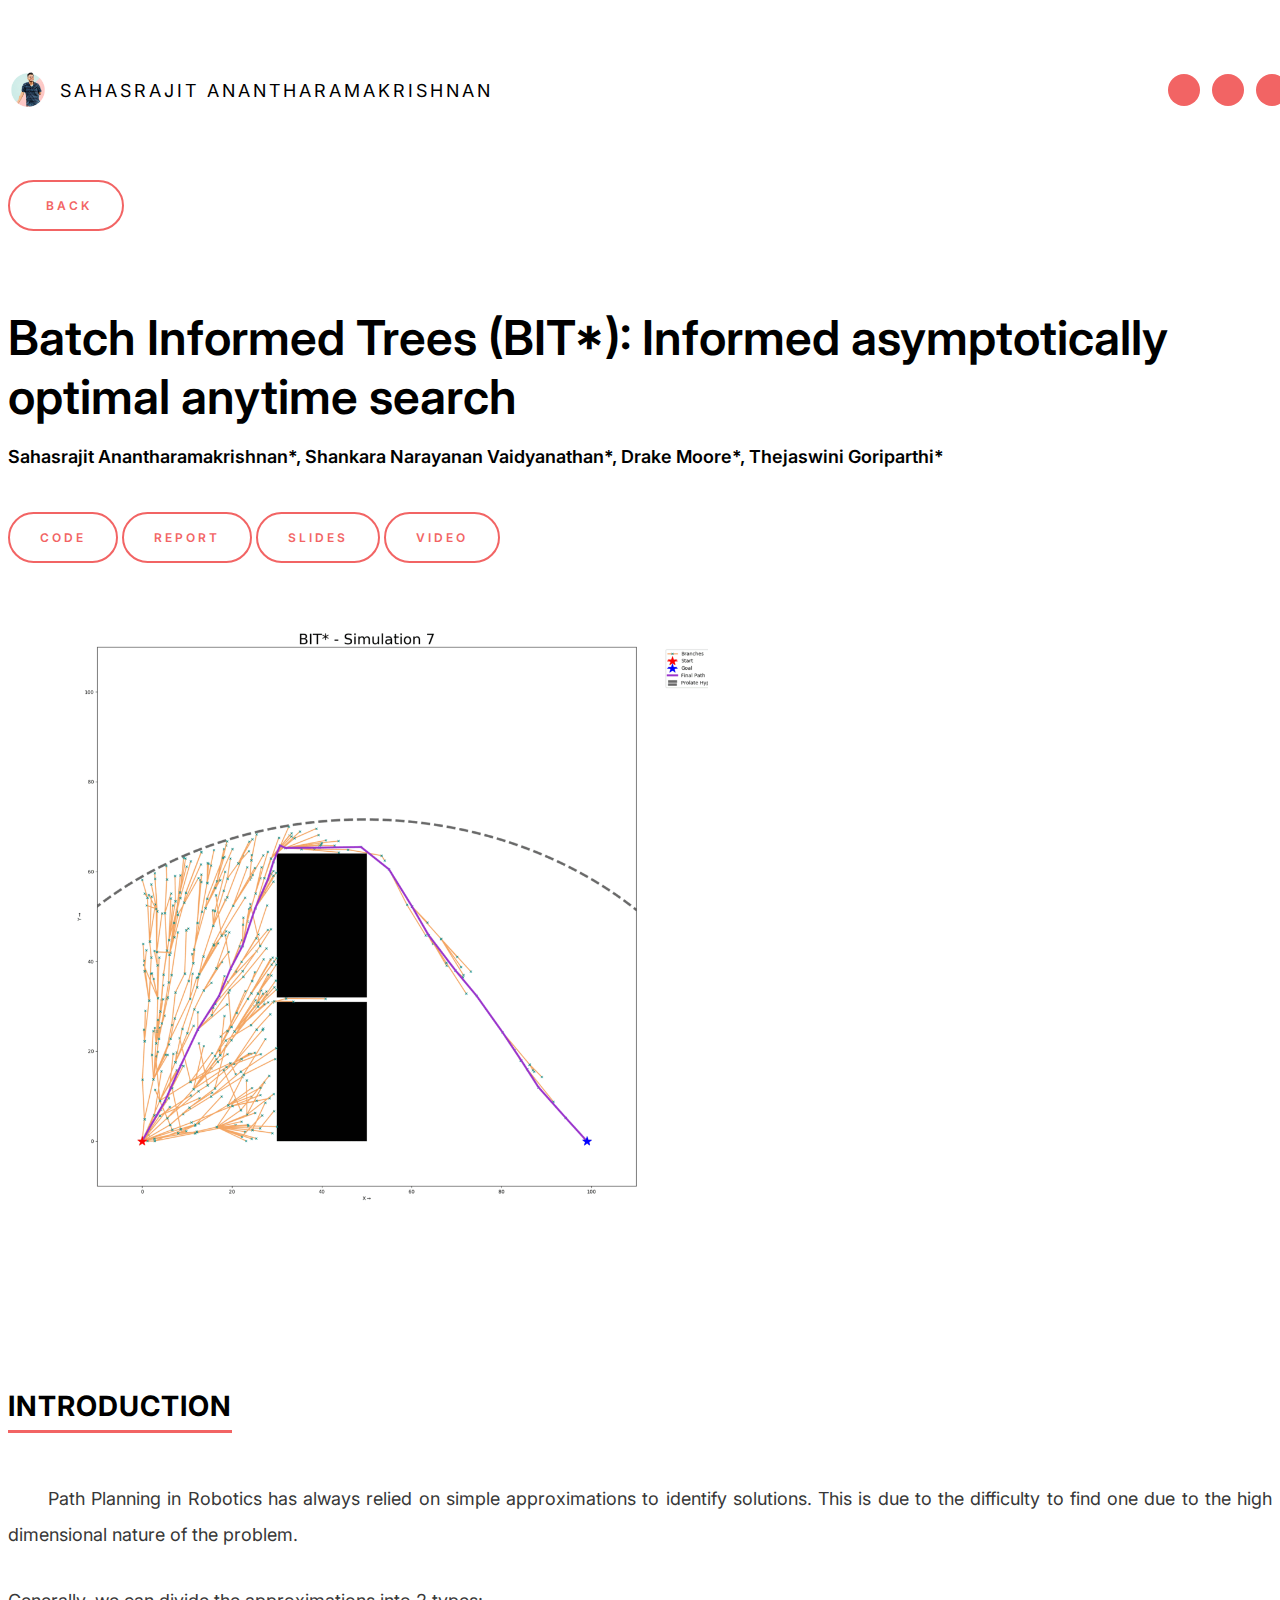
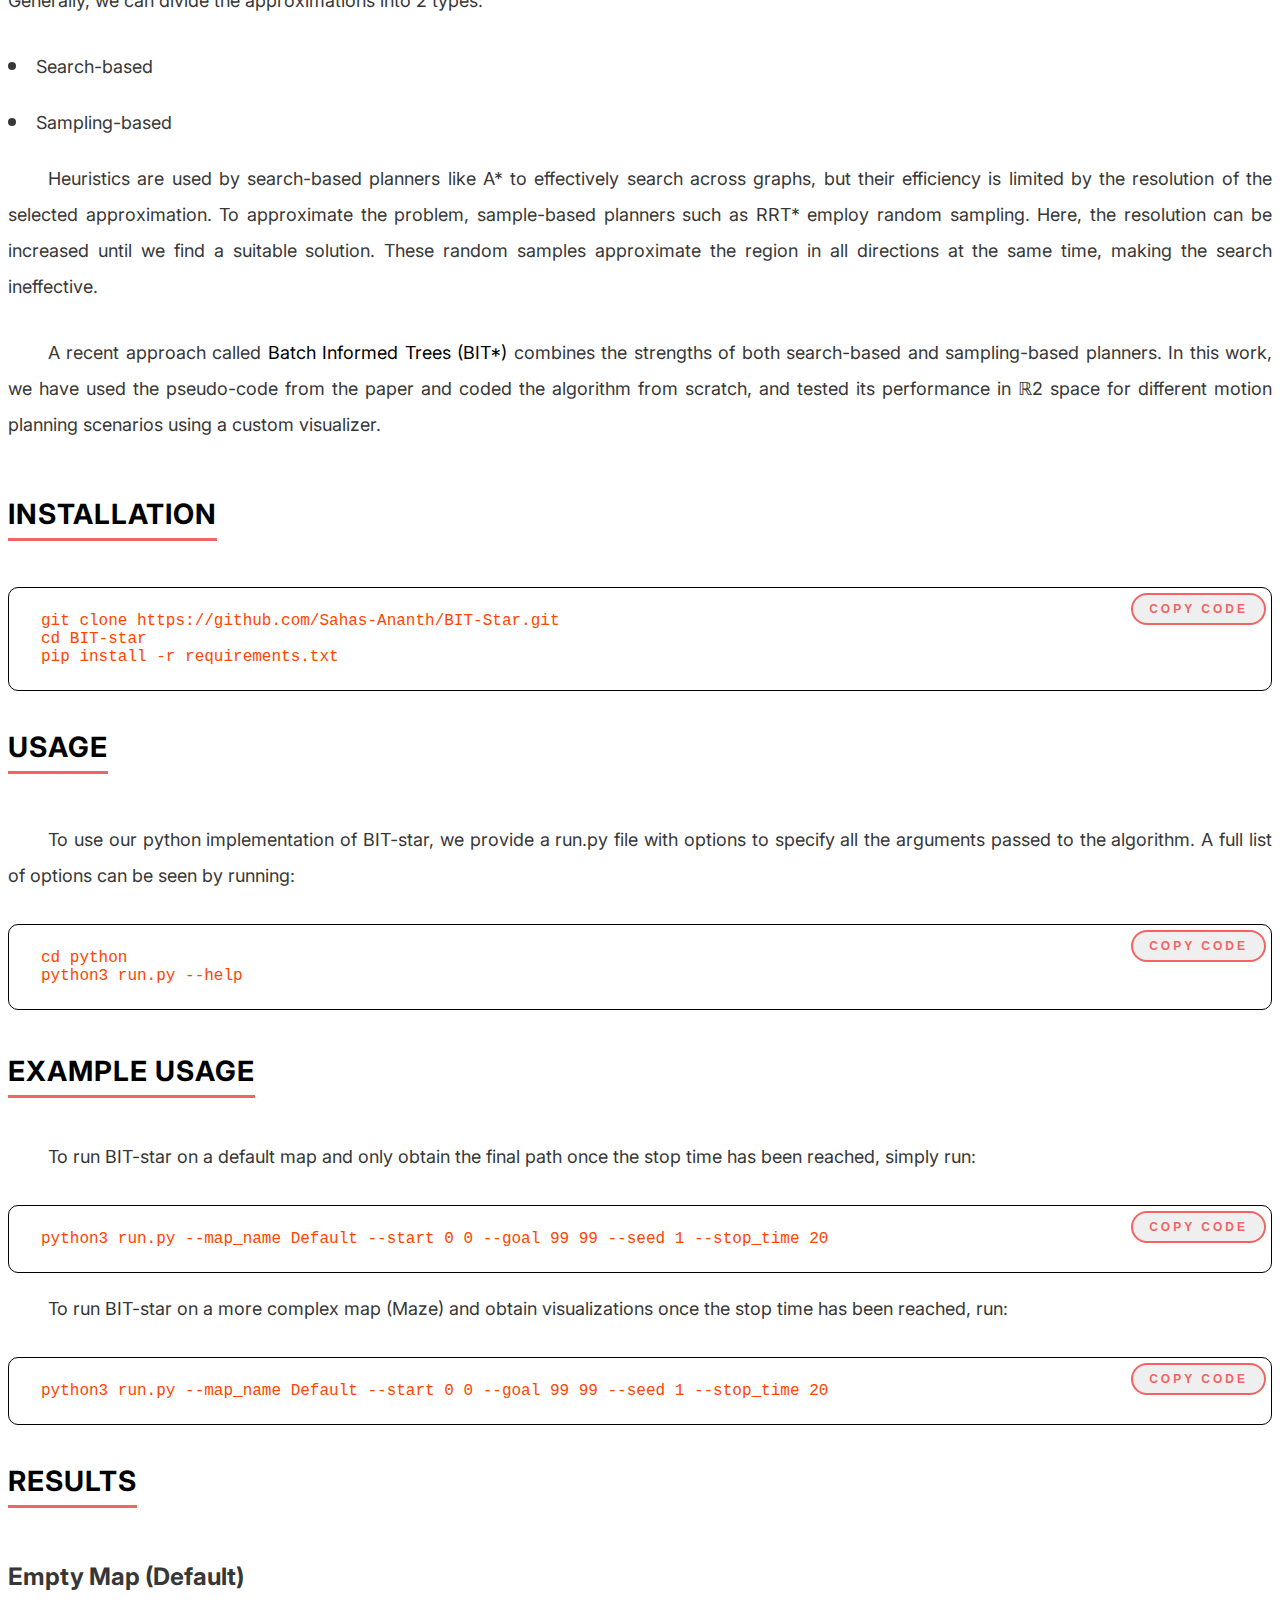
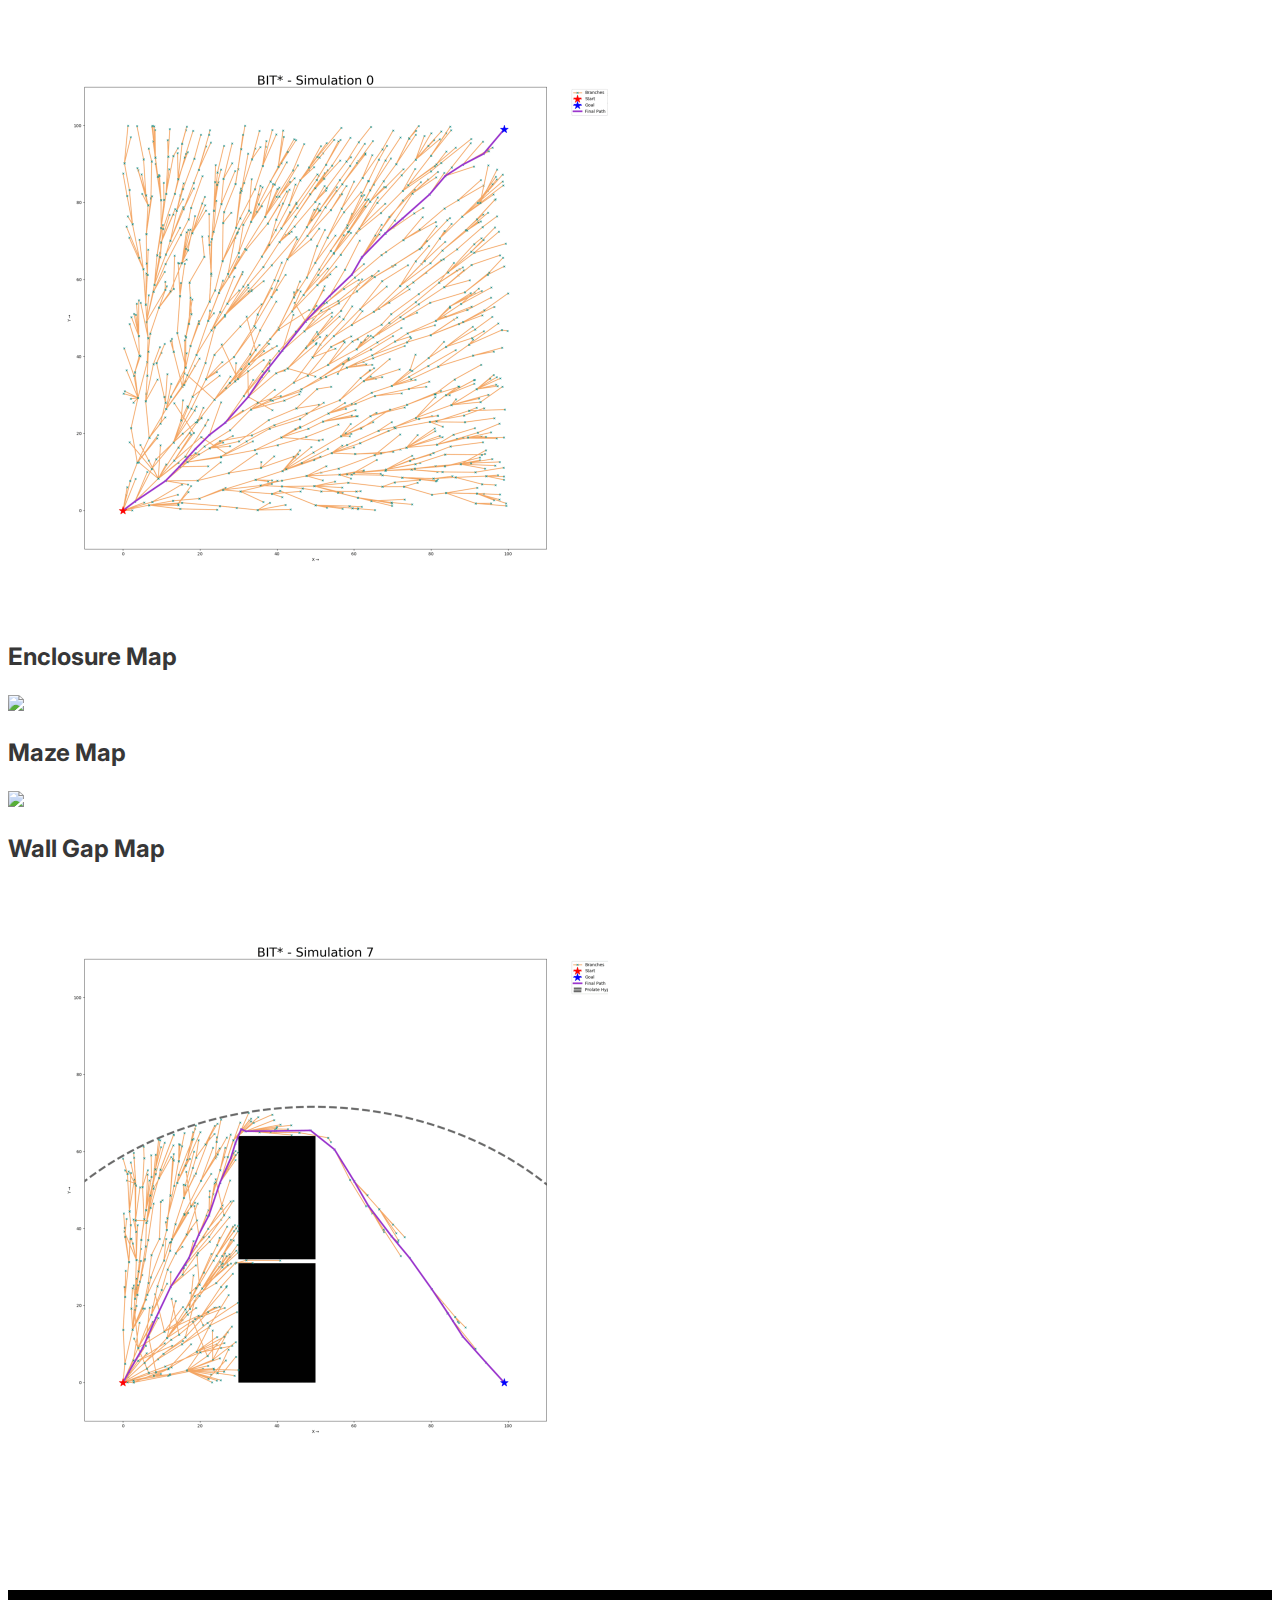
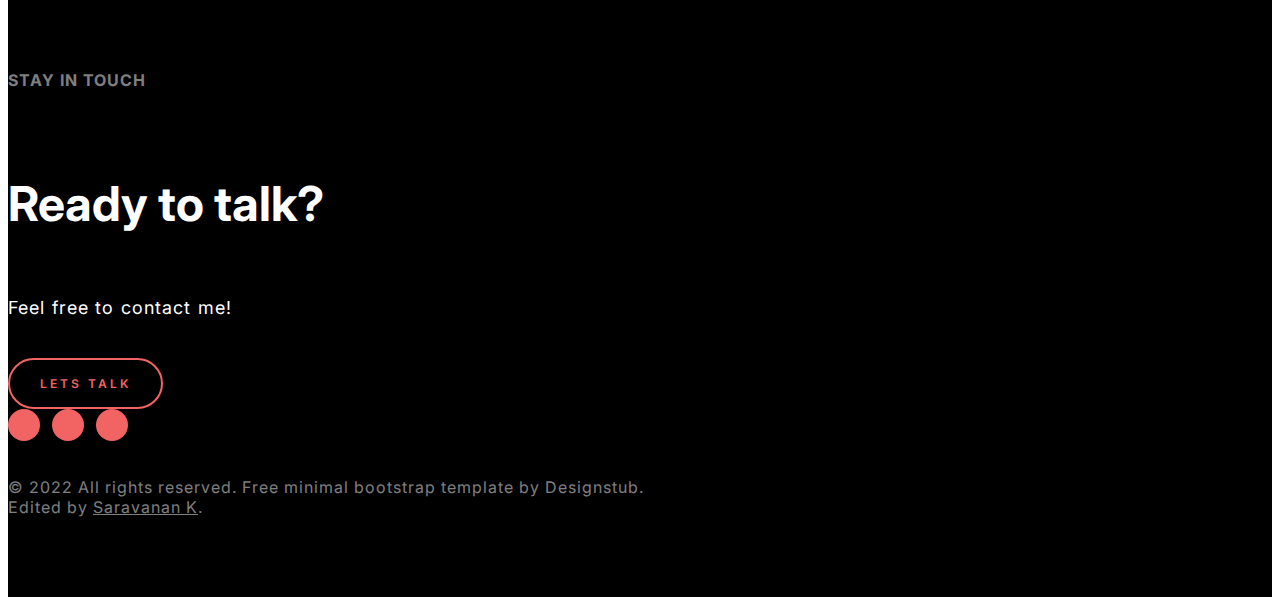
==== commit 7dba318c: "Update project page image path" ====
--- a/projects/BIT_star.html
+++ b/projects/BIT_star.html
@@ -30,7 +30,7 @@
       <div class="ds-header-inner">
         <!-- logo -->
         <a href="../index.html" class="ds-logo">
-          <span><img src="assets/images/Dp_3.png" /></span>Sahasrajit Anantharamakrishnan
+          <span><img src="../assets/images/Dp_3.png" /></span>Sahasrajit Anantharamakrishnan
         </a>
         <!-- logo -->
         <!-- social -->
